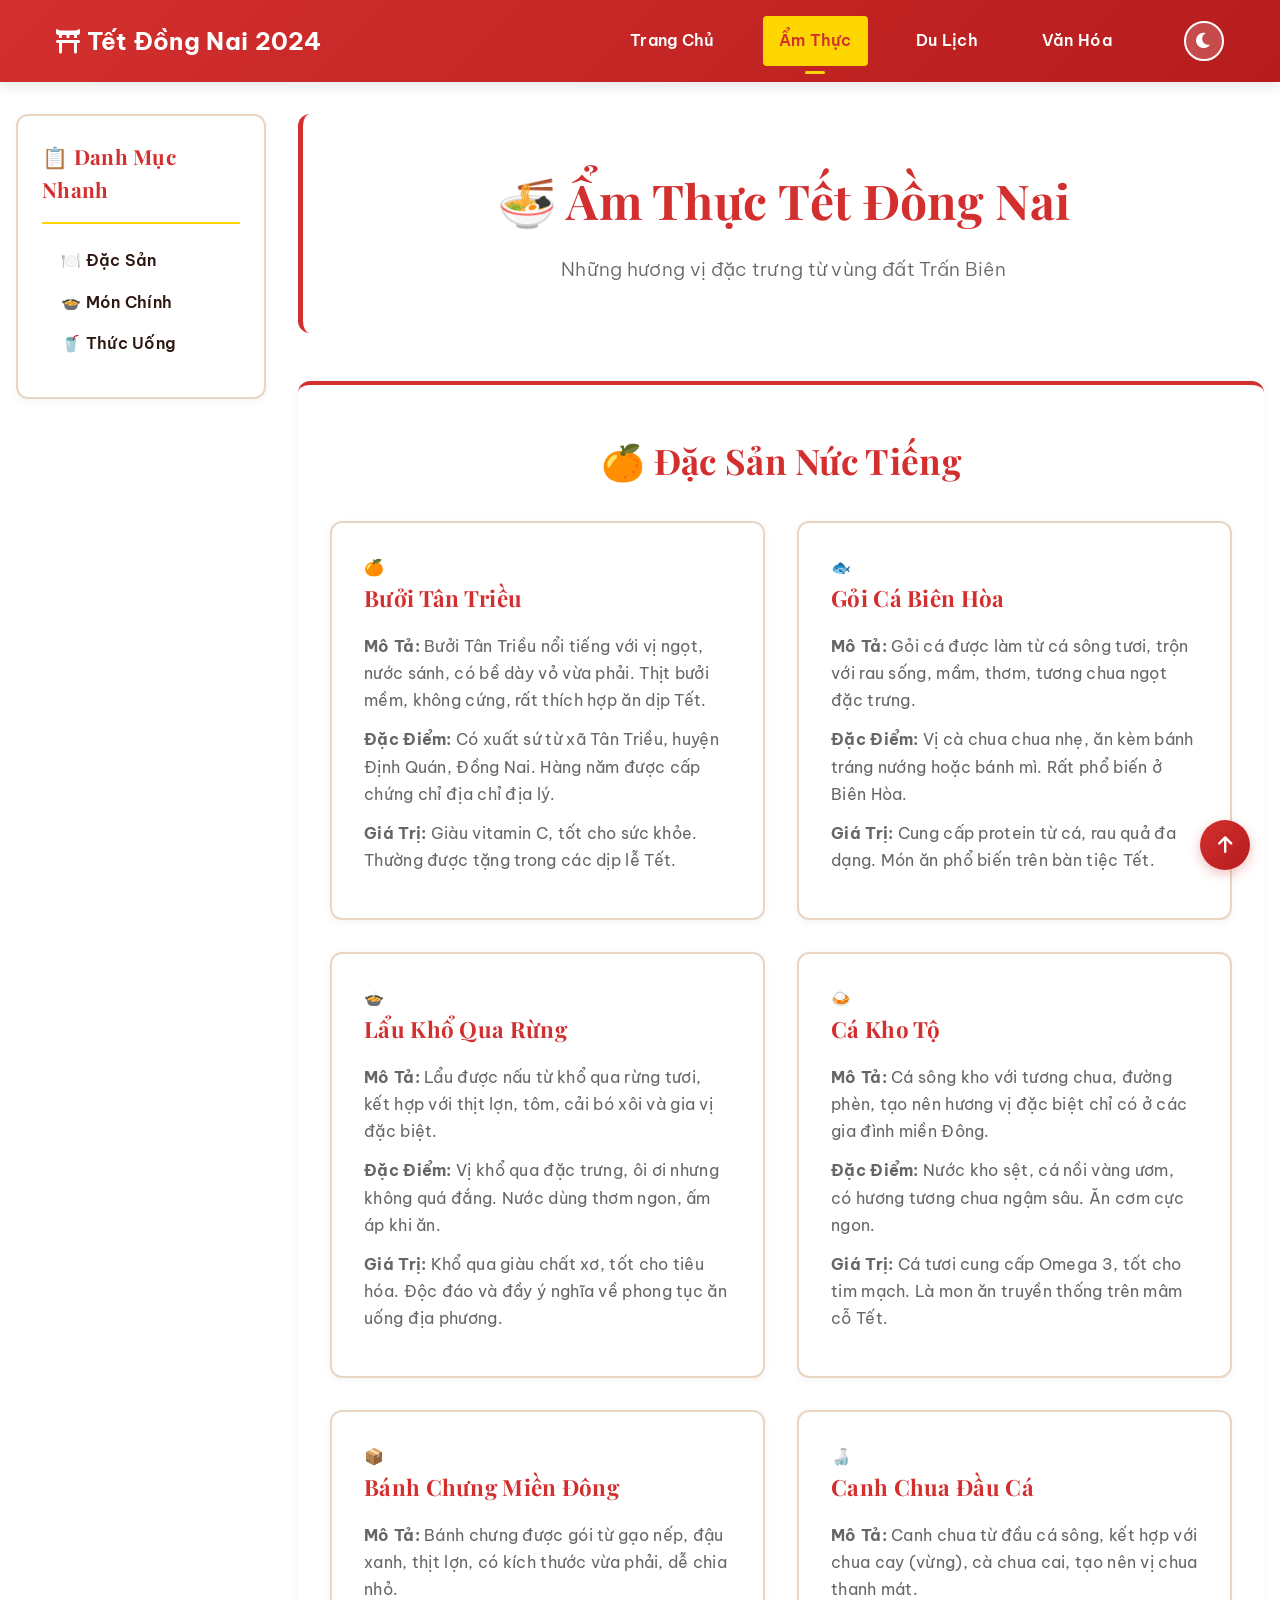
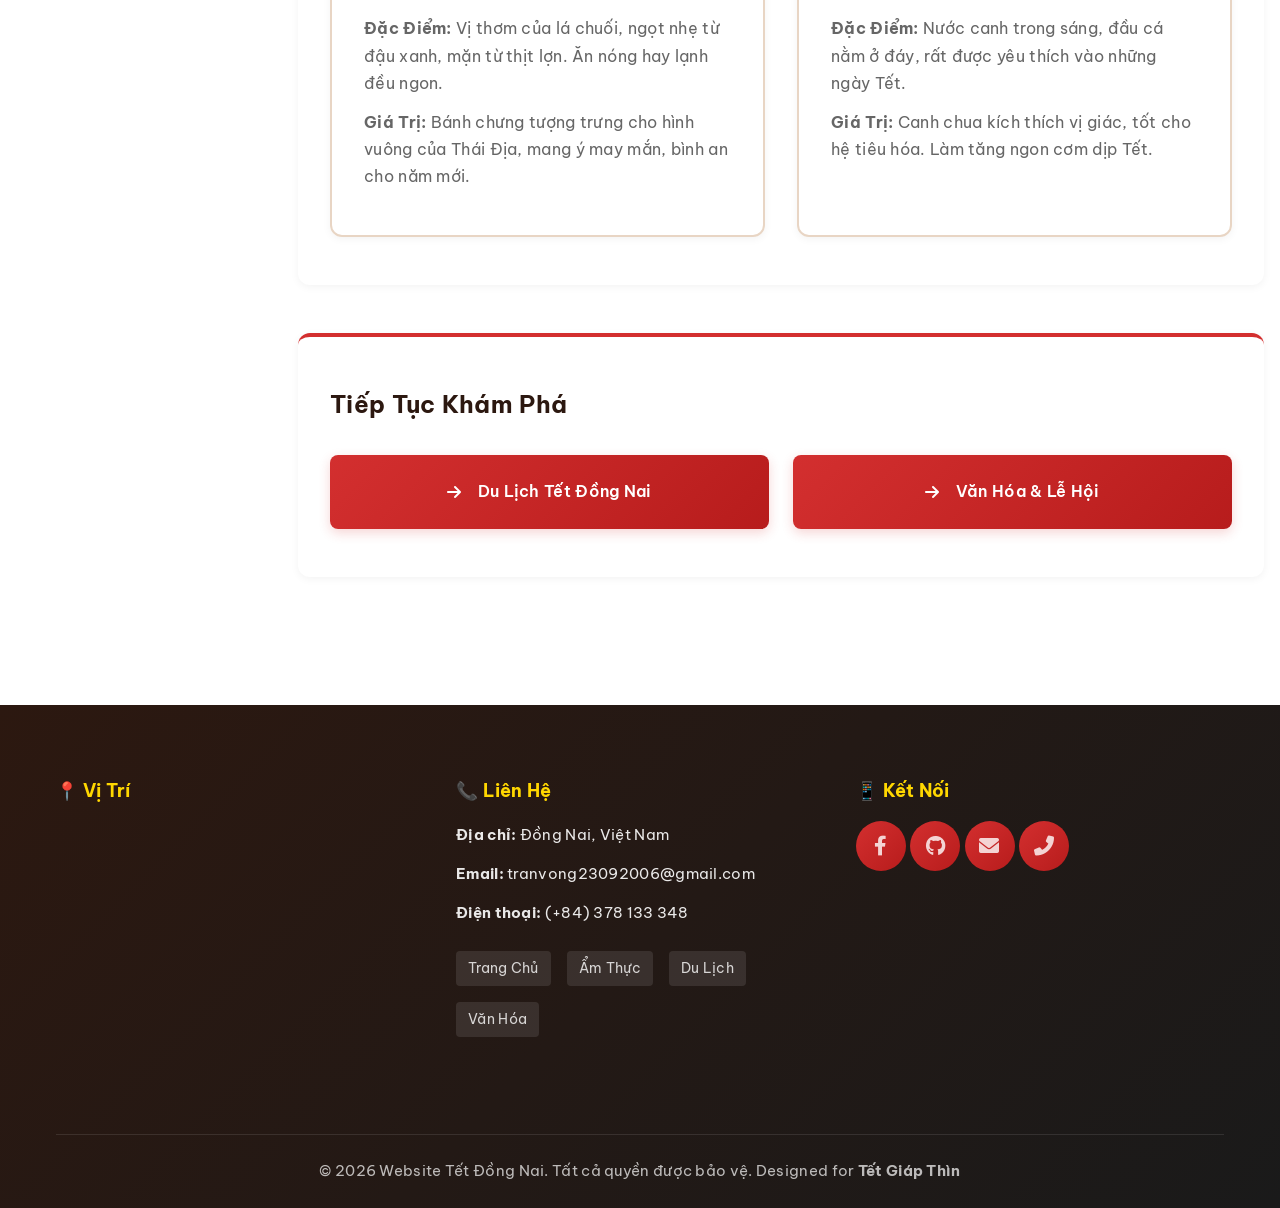
==== amthuc.html @ cdd2d774 "sources LunarNewYear" ====
<!DOCTYPE html>
<html lang="vi">
<head>
    <meta charset="UTF-8">
    <meta name="viewport" content="width=device-width, initial-scale=1.0">
    <meta name="description" content="Ẩm thực Tết Đồng Nai - Khám phá những đặc sản hương vị miền Đông">
    <meta name="keywords" content="ẩm thực Đồng Nai, đặc sản Đồng Nai, Bưởi Tân Triều, Gỏi cá Biên Hòa">
    <title>Ẩm Thực Tết - Website Tết Đồng Nai 2024</title>
    <link rel="stylesheet" href="./css/style.css">
    <link href="https://fonts.googleapis.com/css2?family=Be+Vietnam+Pro:wght@400;600;700&family=Playfair+Display:wght@700;900&display=swap" rel="stylesheet">
    <link rel="stylesheet" href="https://cdnjs.cloudflare.com/ajax/libs/font-awesome/6.0.0/css/all.min.css">
</head>
<body>
    <!-- ===== HEADER NAVIGATION ===== -->
    <header class="header">
        <div class="navbar">
            <div class="logo">
                <a href="index.html">
                    <i class="fas fa-torii-gate"></i> Tết Đồng Nai 2024
                </a>
            </div>
            <button class="menu-toggle" id="menuToggle">
                <span></span>
                <span></span>
                <span></span>
            </button>
            <nav class="nav-menu" id="navMenu">
                <a href="index.html" class="nav-link">Trang Chủ</a>
                <a href="amthuc.html" class="nav-link active">Ẩm Thực</a>
                <a href="dulich.html" class="nav-link">Du Lịch</a>
                <a href="vanhoa.html" class="nav-link">Văn Hóa</a>
                <button class="dark-mode-toggle" id="darkModeToggle" title="Dark/Light Mode">
                    <i class="fas fa-moon"></i>
                </button>
            </nav>
        </div>
    </header>

    <div class="main-wrapper">
        <!-- ===== LEFT SIDEBAR ===== -->
        <aside class="left-sidebar">
            <div class="sidebar-content">
                <h3>📋 Danh Mục Nhanh</h3>
                <ul class="sidebar-menu">
                    <li><a href="#dac-san">🍽️ Đặc Sản</a></li>
                    <li><a href="#mon-chinh">🍲 Món Chính</a></li>
                    <li><a href="#thuc-uong">🥤 Thức Uống</a></li>
                </ul>
            </div>
        </aside>

        <!-- ===== MAIN CONTENT ===== -->
        <main class="main-content">
            <!-- Page Header -->
            <section class="page-header">
                <h1>🍜 Ẩm Thực Tết Đồng Nai</h1>
                <p>Những hương vị đặc trưng từ vùng đất Trấn Biên</p>
            </section>

            <!-- Đặc Sản Section -->
            <section class="food-section">
                <div class="section-container">
                    <h2 id="dac-san">🍊 Đặc Sản Nức Tiếng</h2>
                    <div class="food-grid">
                        <!-- Bưởi Tân Triều -->
                        <div class="food-card">
                            <div class="food-image">🍊</div>
                            <h3>Bưởi Tân Triều</h3>
                            <p><strong>Mô Tả:</strong> Bưởi Tân Triều nổi tiếng với vị ngọt, nước sánh, có bề dày vỏ vừa phải. Thịt bưởi mềm, không cứng, rất thích hợp ăn dịp Tết.</p>
                            <p><strong>Đặc Điểm:</strong> Có xuất sứ từ xã Tân Triều, huyện Định Quán, Đồng Nai. Hàng năm được cấp chứng chỉ địa chỉ địa lý.</p>
                            <p><strong>Giá Trị:</strong> Giàu vitamin C, tốt cho sức khỏe. Thường được tặng trong các dịp lễ Tết.</p>
                        </div>

                        <!-- Gỏi Cá Biên Hòa -->
                        <div class="food-card">
                            <div class="food-image">🐟</div>
                            <h3>Gỏi Cá Biên Hòa</h3>
                            <p><strong>Mô Tả:</strong> Gỏi cá được làm từ cá sông tươi, trộn với rau sống, mầm, thơm, tương chua ngọt đặc trưng.</p>
                            <p><strong>Đặc Điểm:</strong> Vị cà chua chua nhẹ, ăn kèm bánh tráng nướng hoặc bánh mì. Rất phổ biến ở Biên Hòa.</p>
                            <p><strong>Giá Trị:</strong> Cung cấp protein từ cá, rau quả đa dạng. Món ăn phổ biến trên bàn tiệc Tết.</p>
                        </div>

                        <!-- Lẩu Khổ Qua Rừng -->
                        <div class="food-card">
                            <div class="food-image">🍲</div>
                            <h3>Lẩu Khổ Qua Rừng</h3>
                            <p><strong>Mô Tả:</strong> Lẩu được nấu từ khổ qua rừng tươi, kết hợp với thịt lợn, tôm, cải bó xôi và gia vị đặc biệt.</p>
                            <p><strong>Đặc Điểm:</strong> Vị khổ qua đặc trưng, ôi ơi nhưng không quá đắng. Nước dùng thơm ngon, ấm áp khi ăn.</p>
                            <p><strong>Giá Trị:</strong> Khổ qua giàu chất xơ, tốt cho tiêu hóa. Độc đáo và đầy ý nghĩa về phong tục ăn uống địa phương.</p>
                        </div>

                        <!-- Cá Kho Tộ -->
                        <div class="food-card">
                            <div class="food-image">🍛</div>
                            <h3>Cá Kho Tộ</h3>
                            <p><strong>Mô Tả:</strong> Cá sông kho với tương chua, đường phèn, tạo nên hương vị đặc biệt chỉ có ở các gia đình miền Đông.</p>
                            <p><strong>Đặc Điểm:</strong> Nước kho sệt, cá nồi vàng ươm, có hương tương chua ngậm sâu. Ăn cơm cực ngon.</p>
                            <p><strong>Giá Trị:</strong> Cá tươi cung cấp Omega 3, tốt cho tim mạch. Là mon ăn truyền thống trên mâm cỗ Tết.</p>
                        </div>

                        <!-- Bánh Chưng Miền Đông -->
                        <div class="food-card">
                            <div class="food-image">📦</div>
                            <h3>Bánh Chưng Miền Đông</h3>
                            <p><strong>Mô Tả:</strong> Bánh chưng được gói từ gạo nếp, đậu xanh, thịt lợn, có kích thước vừa phải, dễ chia nhỏ.</p>
                            <p><strong>Đặc Điểm:</strong> Vị thơm của lá chuối, ngọt nhẹ từ đậu xanh, mặn từ thịt lợn. Ăn nóng hay lạnh đều ngon.</p>
                            <p><strong>Giá Trị:</strong> Bánh chưng tượng trưng cho hình vuông của Thái Địa, mang ý may mắn, bình an cho năm mới.</p>
                        </div>

                        <!-- Canh Chua Đầu Cá -->
                        <div class="food-card">
                            <div class="food-image">🍶</div>
                            <h3>Canh Chua Đầu Cá</h3>
                            <p><strong>Mô Tả:</strong> Canh chua từ đầu cá sông, kết hợp với chua cay (vừng), cà chua cai, tạo nên vị chua thanh mát.</p>
                            <p><strong>Đặc Điểm:</strong> Nước canh trong sáng, đầu cá nằm ở đáy, rất được yêu thích vào những ngày Tết.</p>
                            <p><strong>Giá Trị:</strong> Canh chua kích thích vị giác, tốt cho hệ tiêu hóa. Làm tăng ngon cơm dịp Tết.</p>
                        </div>
                    </div>
                </div>
            </section>

            <!-- Navigation Links -->
            <section class="navigation-links">
                <div class="section-container">
                    <h2>Tiếp Tục Khám Phá</h2>
                    <div class="nav-links-grid">
                        <a href="dulich.html" class="nav-link-btn">
                            <i class="fas fa-arrow-right"></i> Du Lịch Tết Đồng Nai
                        </a>
                        <a href="vanhoa.html" class="nav-link-btn">
                            <i class="fas fa-arrow-right"></i> Văn Hóa & Lễ Hội
                        </a>
                    </div>
                </div>
            </section>
        </main>
    </div>

    <!-- ===== FOOTER ===== -->
    <footer class="footer">
        <div class="footer-container">
            <div class="footer-content">
                <!-- Cột 1: Google Map Mini -->
                <div class="footer-section footer-map">
                    <h4>📍 Vị Trí</h4>
                    <iframe src="https://www.google.com/maps/embed?pb=!1m18!1m12!1m3!1d1002447.5021293008!2d106.50468742828518!3d11.052825820063136!2m3!1f0!2f0!3f0!3m2!1i1024!2i768!4f13.1!3m3!1m2!1s0x3174d952b84aea25%3A0xe04ae6f14b6e1655!2sDong%20Nai%2C%20Vietnam!5e0!3m2!1sen!2s!4v1772028499270!5m2!1sen!2s" 
                            width="100%" height="250" style="border:0; border-radius: 8px;" allowfullscreen="" loading="lazy"></iframe>
                </div>

                <!-- Cột 2: Thông Tin Liên Hệ -->
                <div class="footer-section">
                    <h4>📞 Liên Hệ</h4>
                    <p><strong>Địa chỉ:</strong> Đồng Nai, Việt Nam</p>
                    <p><strong>Email:</strong> tranvong23092006@gmail.com</p>
                    <p><strong>Điện thoại:</strong> (+84) 378 133 348</p>
                    <div class="quick-links">
                        <a href="index.html" class="quick-link">Trang Chủ</a>
                        <a href="amthuc.html" class="quick-link">Ẩm Thực</a>
                        <a href="dulich.html" class="quick-link">Du Lịch</a>
                        <a href="vanhoa.html" class="quick-link">Văn Hóa</a>
                    </div>
                </div>

                <!-- Cột 3: Social Icons -->
                <div class="footer-section footer-socials">
                    <h4>📱 Kết Nối</h4>
                    <div class="social-icons">
                        <a href="https://www.facebook.com/vong.tran.58958343/" target="_blank" title="Facebook" class="social-icon">
                            <i class="fab fa-facebook-f"></i>
                        </a>
                        <a href="https://github.com/tranvonghoclaptrinh" target="_blank" title="Github" class="social-icon">
                            <i class="fab fa-github"></i>
                        </a>
                        <a href="mailto:tranvong23092006@gmail.com" title="Gmail" class="social-icon">
                            <i class="fas fa-envelope"></i>
                        </a>
                        <a href="tel:+84378133348" title="Phone" class="social-icon">
                            <i class="fas fa-phone-alt"></i>
                        </a>
                    </div>
                </div>
            </div>

            <!-- Footer Bottom -->
            <div class="footer-bottom">
                <p>&copy; 2026 Website Tết Đồng Nai. Tất cả quyền được bảo vệ. Designed for <strong>Tết Giáp Thìn</strong></p>
            </div>
        </div>
    </footer>

    <script src="./js/script.js"></script>
</body>
</html>
---- css/style.css ----
/* ============================================
Website Tết Đồng Nai 2024 - CSS
Thiết kế theme Đỏ - Vàng - Trắng
============================================ */

/* ===== RESET & VARIABLES ===== */
* {
margin: 0;
padding: 0;
box-sizing: border-box;
}

:root {
/* Màu sắc theme Tết Đỏ - Vàng - Trắng */
--primary-red: #D32F2F;      /* Đỏ chủ đạo */
--gold: #FFD700;              /* Vàng kim */
--dark-red: #B71C1C;          /* Đỏ đậm */
--light-red: #FF6B6B;         /* Đỏ nhạt */
--white-bg: #FFFFFF;          /* Trắng sứ */
--cream-bg: #FFF8DC;          /* Kem nhạt */
--text-dark: #2C1810;         /* Chữ tối */
--text-light: #666;           /* Chữ nhạt */
--border-color: #E8D5C4;      /* Border nhạt */

/* Typography */
--font-title: 'Playfair Display', serif;
--font-body: 'Be Vietnam Pro', sans-serif;

/* Spacing */
--spacing-xs: 8px;
--spacing-sm: 12px;
--spacing-md: 16px;
--spacing-lg: 24px;
--spacing-xl: 32px;
--spacing-2xl: 48px;
}

html {
scroll-behavior: smooth;
}

body {
font-family: var(--font-body);
color: var(--text-dark);
background-color: var(--white-bg);
line-height: 1.6;
letter-spacing: 0.3px;
}

a {
color: var(--primary-red);
text-decoration: none;
transition: color 0.3s ease;
}

a:hover {
color: var(--dark-red);
}

/* ===== HEADER & NAVIGATION ===== */
.header {
background: linear-gradient(135deg, var(--primary-red) 0%, var(--dark-red) 100%);
padding: var(--spacing-md) 0;
position: sticky;
top: 0;
z-index: 1000;
box-shadow: 0 4px 12px rgba(0, 0, 0, 0.1);
}

.navbar {
max-width: 1200px;
margin: 0 auto;
padding: 0 var(--spacing-md);
display: flex;
justify-content: space-between;
align-items: center;
}

.logo a {
color: white;
font-size: 1.5rem;
font-weight: bold;
transition: transform 0.3s ease;
}

.logo a:hover {
transform: scale(1.05);
color: var(--gold);
}

.nav-menu {
display: flex;
gap: var(--spacing-xl);
align-items: center;
flex-wrap: wrap;
}

.nav-link {
color: white;
font-weight: 600;
padding: var(--spacing-sm) var(--spacing-md);
border-radius: 4px;
transition: all 0.3s ease;
position: relative;
}

.nav-link:hover,
.nav-link.active {
background-color: var(--gold);
color: var(--primary-red);
}

.nav-link.active::after {
content: '';
position: absolute;
bottom: -8px;
left: 50%;
transform: translateX(-50%);
width: 20px;
height: 3px;
background-color: var(--gold);
border-radius: 2px;
}

/* Menu Toggle (Mobile) */
.menu-toggle {
display: none;
background: none;
border: none;
cursor: pointer;
flex-direction: column;
gap: 6px;
padding: var(--spacing-md);
}

.menu-toggle span {
width: 25px;
height: 3px;
background-color: white;
border-radius: 2px;
transition: all 0.3s ease;
}

.menu-toggle.active span:nth-child(1) {
transform: rotate(45deg) translate(10px, 10px);
}

.menu-toggle.active span:nth-child(2) {
opacity: 0;
}

.menu-toggle.active span:nth-child(3) {
transform: rotate(-45deg) translate(7px, -7px);
}

/* Dark Mode Toggle Button */
.dark-mode-toggle {
background: rgba(255, 255, 255, 0.2);
border: 2px solid white;
color: rgb(255, 255, 255);
width: 40px;
height: 40px;
border-radius: 50%;
cursor: pointer;
display: flex;
align-items: center;
justify-content: center;
font-size: 1.1rem;
transition: all 0.3s ease;
margin-left: var(--spacing-lg);
}

.dark-mode-toggle:hover {
background: var(--gold);
border-color: var(--gold);
color: var(--primary-red);
transform: rotate(180deg);
}

.dark-mode-toggle.active {
background: var(--gold);
color: var(--primary-red);
}

/* ===== DARK MODE STYLES ===== */
body.dark-mode {
--white-bg: #1a1a1a;
--cream-bg: #2d2d2d;
--text-dark: #e8e8e8;
--text-light: #a8a8a8;
--border-color: #3d3d3d;
background-color: #1a1a1a;
color: #e8e8e8;
}

body.dark-mode .header {
background: linear-gradient(135deg, #8B0000 0%, #660000 100%);
box-shadow: 0 4px 12px rgba(0, 0, 0, 0.5);
}

body.dark-mode .left-sidebar {
background: linear-gradient(180deg, #2d2d2d 0%, #252525 100%);
border-color: #3d3d3d;
}

body.dark-mode .sidebar-content h3 {
color: var(--gold);
}

body.dark-mode .page-header {
background: linear-gradient(135deg, #2d2d2d 0%, #252525 100%);
color: var(--gold);
}

body.dark-mode .page-header p {
color: #ffffff;
}

body.dark-mode .section-container h2 {
color: var(--gold);
}

body.dark-mode .feature-card {
background: #2d2d2d;
border-color: #3d3d3d;
}

body.dark-mode .feature-card h3 {
color: var(--gold);
}

body.dark-mode .food-card,
body.dark-mode .destination-card,
body.dark-mode .culture-card {
background: #252525;
border-color: #3d3d3d;
color: #e8e8e8;
}

body.dark-mode .food-card h3,
body.dark-mode .destination-card h3,
body.dark-mode .culture-card h3 {
color: var(--gold);
}

body.dark-mode .quick-link-card {
background: #2d2d2d;
border-color: #3d3d3d;
}

body.dark-mode .quick-link-card h3 {
color: var(--gold);
}

body.dark-mode .footer {
background: linear-gradient(135deg, #1a1a1a 0%, #0d0d0d 100%);
border-top-color: #3d3d3d;
}

body.dark-mode .footer-section h4 {
color: var(--gold);
}

body.dark-mode .nav-link {
color: #e8e8e8;
}

body.dark-mode .nav-link:hover,
body.dark-mode .nav-link.active {
background-color: var(--gold);
color: #8B0000;
}
.main-wrapper {
display: flex;
max-width: 1400px;
margin: 0 auto;
gap: var(--spacing-xl);
padding: var(--spacing-xl) var(--spacing-md);
min-height: calc(100vh - 200px);
}

/* Left Sidebar */
.left-sidebar {
flex: 0 0 250px;
background: linear-gradient(180deg, var(--bg-cream) 0%, white 100%);
padding: var(--spacing-lg);
border-radius: 12px;
height: fit-content;
position: sticky;
top: 100px;
border: 2px solid var(--border-color);
box-shadow: 0 2px 8px rgba(0, 0, 0, 0.05);
}

.sidebar-content h3 {
font-family: var(--font-title);
color: var(--primary-red);
margin-bottom: var(--spacing-lg);
font-size: 1.3rem;
padding-bottom: var(--spacing-md);
border-bottom: 2px solid var(--gold);
}

.sidebar-menu {
list-style: none;
}

.sidebar-menu li {
margin-bottom: var(--spacing-md);
padding-left: var(--spacing-md);
border-left: 3px solid transparent;
transition: all 0.3s ease;
}

.sidebar-menu li:hover {
border-left-color: var(--primary-red);
padding-left: var(--spacing-lg);
}

.sidebar-menu a {
display: inline-block;
font-weight: 600;
color: var(--text-dark);
transition: all 0.3s ease;
}

.sidebar-menu a:hover {
color: var(--primary-red);
transform: translateX(5px);
}

/* Main Content */
.main-content {
flex: 1;
}

/* ===== HERO BANNER ===== */
.hero-banner {
position: relative;
background: linear-gradient(135deg, var(--primary-red) 0%, var(--dark-red) 50%, #8B0000 100%);
padding: 100px var(--spacing-xl);
border-radius: 16px;
margin-bottom: var(--spacing-2xl);
overflow: hidden;
color: white;
text-align: center;
min-height: 500px;
display: flex;
align-items: center;
justify-content: center;
}

.hero-overlay {
position: absolute;
top: 0;
left: 0;
right: 0;
bottom: 0;
background: url('data:image/svg+xml,<svg xmlns="http://www.w3.org/2000/svg" viewBox="0 0 100 100"><text x="10" y="90" font-size="80" opacity="0.03">✨</text><text x="40" y="50" font-size="80" opacity="0.03">🏮</text><text x="70" y="80" font-size="80" opacity="0.03">✨</text></svg>');
pointer-events: none;
}

.hero-content {
position: relative;
z-index: 1;
max-width: 800px;
}

.hero-title {
font-family: var(--font-title);
font-size: clamp(2.5rem, 8vw, 4.5rem);
margin-bottom: var(--spacing-lg);
font-weight: 900;
text-shadow: 2px 2px 4px rgba(0, 0, 0, 0.3);
animation: fadeInDown 0.8s ease;
}

.hero-subtitle {
font-size: clamp(1.1rem, 3vw, 1.5rem);
margin-bottom: var(--spacing-2xl);
opacity: 0.95;
font-weight: 300;
animation: fadeInUp 0.8s ease 0.2s backwards;
}

.hero-cta {
display: flex;
gap: var(--spacing-lg);
justify-content: center;
flex-wrap: wrap;
animation: fadeInUp 0.8s ease 0.4s backwards;
}

/* Buttons */
.btn {
padding: 14px 32px;
font-size: 1.1rem;
font-weight: 700;
border: none;
border-radius: 8px;
cursor: pointer;
transition: all 0.3s ease;
display: inline-block;
text-align: center;
white-space: nowrap;
box-shadow: 0 4px 15px rgba(0, 0, 0, 0.2);
text-decoration: none;
font-family: var(--font-body);
}

.btn-primary {
background: linear-gradient(135deg, var(--gold) 0%, #FFC700 100%);
color: var(--primary-red);
}

.btn-primary:hover {
transform: translateY(-3px);
box-shadow: 0 6px 20px rgba(211, 47, 47, 0.3);
color: var(--dark-red);
}

.btn-secondary {
background: rgba(255, 255, 255, 0.2);
color: white;
border: 2px solid white;
}

.btn-secondary:hover {
background: rgba(255, 255, 255, 0.3);
transform: translateY(-3px);
}

/* ===== SECTIONS ===== */
.page-header {
text-align: center;
margin-bottom: var(--spacing-2xl);
padding: var(--spacing-2xl) var(--spacing-xl);
background: linear-gradient(135deg, var(--bg-cream) 0%, white 100%);
border-radius: 12px;
border-left: 5px solid var(--primary-red);
}

.page-header h1 {
font-family: var(--font-title);
font-size: clamp(2rem, 6vw, 3rem);
color: var(--primary-red);
margin-bottom: var(--spacing-md);
}

.page-header p {
font-size: 1.2rem;
color: var(--text-light);
font-weight: 300;
}

.section-container {
max-width: 1200px;
}

.intro-section,
.food-section,
.destination-section,
.culture-section,
.quick-links-section,
.navigation-links {
margin-bottom: var(--spacing-2xl);
padding: var(--spacing-2xl) var(--spacing-xl);
background: rgb(255, 255, 255);
border-radius: 12px;
box-shadow: 0 2px 8px rgba(0, 0, 0, 0.05);
border-top: 4px solid var(--primary-red);
}

.intro-section h2,
.food-section h2,
.destination-section h2,
.culture-section h2,
.quick-links-section h2 {
font-family: var(--font-title);
font-size: 2.2rem;
color: var(--primary-red);
margin-bottom: var(--spacing-xl);
text-align: center;
}

.intro-section > .section-container > p {
font-size: 1.1rem;
line-height: 1.8;
color: var(--text-light);
text-align: center;
margin-bottom: var(--spacing-xl);
font-weight: 300;
}

/* ===== GRIDS ===== */
.features-grid,
.food-grid,
.destination-grid,
.culture-grid,
.quick-links-grid {
display: grid;
grid-template-columns: repeat(auto-fit, minmax(300px, 1fr));
gap: var(--spacing-xl);
margin-top: var(--spacing-xl);
}

/* Feature Cards */
.feature-card,
.food-card,
.destination-card,
.culture-card {
background: linear-gradient(135deg, var(--bg-cream) 0%, white 100%);
padding: var(--spacing-xl);
border-radius: 12px;
border: 2px solid var(--border-color);
transition: all 0.3s ease;
box-shadow: 0 2px 8px rgba(0, 0, 0, 0.05);
}

.feature-card:hover,
.food-card:hover,
.destination-card:hover,
.culture-card:hover {
transform: translateY(-8px);
box-shadow: 0 8px 20px rgba(211, 47, 47, 0.15);
border-color: var(--primary-red);
}

.feature-icon,
.quick-link-image {
font-size: 3rem;
text-align: center;
margin-bottom: var(--spacing-lg);
animation: float 3s ease-in-out infinite;
}

.feature-card h3,
.food-card h3,
.destination-card h3,
.culture-card h3 {
color: var(--primary-red);
font-family: var(--font-title);
font-size: 1.4rem;
margin-bottom: var(--spacing-md);
}

.feature-card p,
.food-card p,
.destination-card p,
.culture-card p {
color: var(--text-light);
line-height: 1.7;
margin-bottom: var(--spacing-sm);
}

/* Quick Links */
.quick-link-card {
display: flex;
flex-direction: column;
justify-content: center;
align-items: center;
padding: var(--spacing-xl);
background: linear-gradient(135deg, var(--primary-red) 0%, var(--dark-red) 100%);
color: white;
border-radius: 12px;
text-align: center;
transition: all 0.3s ease;
cursor: pointer;
min-height: 250px;
box-shadow: 0 4px 15px rgba(0, 0, 0, 0.1);
}

.quick-link-card:hover {
transform: translateY(-5px) scale(1.02);
box-shadow: 0 8px 25px rgba(0, 0, 0, 0.2);
background: linear-gradient(135deg, var(--dark-red) 0%, var(--primary-red) 100%);
}

.quick-link-card h3 {
color: white;
font-size: 1.3rem;
margin-top: var(--spacing-lg);
}

.quick-link-card p {
color: rgba(255, 255, 255, 0.9);
font-size: 0.95rem;
margin-top: var(--spacing-md);
}

/* Navigation Links */
.nav-links-grid {
display: grid;
grid-template-columns: repeat(auto-fit, minmax(250px, 1fr));
gap: var(--spacing-lg);
margin-top: var(--spacing-xl);
}

.nav-link-btn {
display: inline-flex;
align-items: center;
justify-content: center;
gap: var(--spacing-md);
padding: var(--spacing-lg) var(--spacing-xl);
background: linear-gradient(135deg, var(--primary-red) 0%, var(--dark-red) 100%);
color: white;
border-radius: 8px;
font-weight: 600;
transition: all 0.3s ease;
box-shadow: 0 4px 12px rgba(211, 47, 47, 0.2);
}

.nav-link-btn:hover {
transform: translateX(8px);
box-shadow: 0 6px 18px rgba(211, 47, 47, 0.3);
background: linear-gradient(135deg, var(--dark-red) 0%, var(--primary-red) 100%);
}

.arrow {
font-size: 1.3rem;
transition: transform 0.3s ease;
}

.nav-link-btn:hover .arrow {
transform: translateX(5px);
}

/* ===== FOOTER ===== */
.footer {
background: linear-gradient(135deg, var(--text-dark) 0%, #1a1a1a 100%);
color: white;
margin-top: var(--spacing-2xl);
padding-top: var(--spacing-2xl);
}

.footer-container {
max-width: 1200px;
margin: 0 auto;
padding: 0 var(--spacing-md);
}

/* Footer Content - 3 Columns */
.footer-content {
display: grid;
grid-template-columns: repeat(auto-fit, minmax(280px, 1fr));
gap: var(--spacing-xl);
margin-bottom: var(--spacing-xl);
}

/* Footer Map Section */
.footer-map {
min-height: 280px;
}

.footer-map iframe {
max-width: 100%;
border-radius: 8px !important;
}

/* Footer Section */
.footer-section {
padding: var(--spacing-lg) 0;
}

.footer-section h4 {
color: var(--gold);
margin-bottom: var(--spacing-md);
font-size: 1.1rem;
font-weight: 700;
}

.footer-section p {
line-height: 1.8;
opacity: 0.9;
margin-bottom: var(--spacing-sm);
font-size: 0.95rem;
}

.footer-section ul {
list-style: none;
}

.footer-section ul li {
margin-bottom: var(--spacing-sm);
}

.footer-section a {
color: rgba(255, 255, 255, 0.8);
transition: all 0.3s ease;
display: inline-block;
}

.footer-section a:hover {
color: var(--gold);
transform: translateX(4px);
}

/* Quick Links in Footer */
.quick-links {
display: flex;
flex-wrap: wrap;
gap: var(--spacing-md);
margin-top: var(--spacing-lg);
}

.quick-link {
color: rgba(255, 255, 255, 0.8);
padding: 6px 12px;
background: rgba(255, 255, 255, 0.1);
border-radius: 4px;
font-size: 0.9rem;
transition: all 0.3s ease;
}

.quick-link:hover {
background: var(--gold);
color: var(--primary-red);
}

/* Social Icons - FontAwesome */
.footer-socials {
display: flex;
flex-direction: column;
align-items: flex-start;
justify-content: flex-start;
}

.footer-socials h4 {
width: 100%;
}

/* vòng tròn */
.social-icon {
    display: flex;
    align-items: center;
    justify-content: center;
    width: 50px;
    height: 50px;
    border-radius: 50%;
    background: linear-gradient(135deg, var(--primary-red), var(--dark-red));
    color: #fff;
    font-size: 20px;
    text-decoration: none;
    transition: transform 0.25s ease, box-shadow 0.25s ease, background 0.25s ease;
    line-height: 0;
    position: relative;
    padding: 0%;
}

.social-icon i {
    display: flex;
    align-items: center;
    justify-content: center;
    width: 100%;
    height: 100%;
    line-height: 1;
    margin: 0;
    padding: 0;
}

/* hover chuẩn */
.social-icon:hover {
    background: linear-gradient(135deg, #FFD700, #FF9800);
    color: #8b0000;
    transform: translateY(-4px);
    box-shadow: 0 6px 16px rgba(255, 193, 7, 0.45);
}

/* QUAN TRỌNG: vô hiệu hover chung của footer */
.footer-section a:hover {
    background: none;
}

.footer-bottom {
border-top: 1px solid rgba(255, 255, 255, 0.1);
padding: var(--spacing-lg) 0;
text-align: center;
color: rgba(255, 255, 255, 0.7);
font-size: 0.95rem;
}

/* ===== ANIMATIONS ===== */
@keyframes fadeInDown {
from {
    opacity: 0;
    transform: translateY(-30px);
}
to {
    opacity: 1;
    transform: translateY(0);
}
}

@keyframes fadeInUp {
from {
    opacity: 0;
    transform: translateY(30px);
}
to {
    opacity: 1;
    transform: translateY(0);
}
}

@keyframes float {
0%, 100% {
    transform: translateY(0px);
}
50% {
    transform: translateY(-10px);
}
}

/* ===== RESPONSIVE DESIGN ===== */

/* Tablet (768px - 1024px) */
@media (max-width: 1024px) {
.main-wrapper {
    flex-direction: column;
    gap: var(--spacing-lg);
}

.left-sidebar {
    flex: 0 0 260px;
    width: 260px;
    min-width: 240px;
    position: static;
    margin-bottom: var(--spacing-lg);
}
.left-sidebar h3 {
    font-size: clamp(14px, 1vw, 18px);
    white-space: nowrap;
}

.features-grid,
.food-grid,
.destination-grid,
.culture-grid,
.quick-links-grid {
    grid-template-columns: repeat(auto-fit, minmax(250px, 1fr));
}
}

/* Mobile (< 768px) */
@media (max-width: 768px) {
.menu-toggle {
    display: flex;
}

.nav-menu {
    display: none;
    position: absolute;
    top: 70px;
    left: 0;
    right: 0;
    flex-direction: column;
    gap: 0;
    background: linear-gradient(135deg, var(--primary-red) 0%, var(--dark-red) 100%);
    padding: var(--spacing-md);
    box-shadow: 0 4px 12px rgba(0, 0, 0, 0.2);
    width: 100%;
    z-index: 999;
}

.nav-menu.active {
    display: flex;
}

.nav-link {
    padding: var(--spacing-md);
    width: 100%;
    text-align: left;
    border-radius: 0;
}

.nav-link.active::after {
    display: none;
}

.nav-link.active {
    background-color: rgba(255, 255, 255, 0.2);
}

.navbar {
    padding: 0 var(--spacing-md);
}

.main-wrapper {
    flex-direction: column;
    padding: var(--spacing-lg) var(--spacing-md);
    gap: var(--spacing-lg);
}

.left-sidebar {
    flex: 1;
    width: 100%;
    position: static;
}

.hero-banner {
    padding: 60px var(--spacing-lg);
    min-height: 350px;
    border-radius: 8px;
}

.hero-title {
    font-size: 2rem;
}

.hero-subtitle {
    font-size: 1rem;
}

.hero-cta {
    flex-direction: column;
    align-items: stretch;
}

.btn {
    width: 100%;
}

.features-grid,
.food-grid,
.destination-grid,
.culture-grid,
.quick-links-grid,
.nav-links-grid {
    grid-template-columns: 1fr;
}

.section-container,
.intro-section,
.food-section,
.destination-section,
.culture-section,
.page-header {
    padding: var(--spacing-lg) var(--spacing-md);
}

.intro-section h2,
.food-section h2,
.destination-section h2,
.culture-section h2,
.quick-links-section h2 {
    font-size: 1.6rem;
}

.footer-content {
    grid-template-columns: 1fr;
}

.social-links {
    justify-content: center;
}

.hero-cta .btn {
    padding: 12px 24px;
    font-size: 1rem;
}
}

/* Small Mobile (< 480px) */
@media (max-width: 480px) {
:root {
    --spacing-md: 12px;
    --spacing-lg: 16px;
    --spacing-xl: 20px;
    --spacing-2xl: 28px;
}

.logo a {
    font-size: 1.2rem;
}

.nav-menu {
    top: 60px;
}

.hero-banner {
    padding: 40px var(--spacing-md);
    min-height: 280px;
}

.hero-title {
    font-size: 1.5rem;
}

.hero-subtitle {
    font-size: 0.9rem;
}

.feature-icon,
.quick-link-image {
    font-size: 2.5rem;
}

.feature-card h3,
.food-card h3,
.destination-card h3,
.culture-card h3 {
    font-size: 1.1rem;
}

.quick-link-card {
    min-height: 200px;
    padding: var(--spacing-lg) var(--spacing-md);
}

.footer-section h4 {
    font-size: 1rem;
}
}

/* ===== UTILITY CLASSES ===== */
.text-center {
text-align: center;
}

.text-right {
text-align: right;
}

.mt-xl {
margin-top: var(--spacing-xl);
}

.mb-xl {
margin-bottom: var(--spacing-xl);
}

.pt-xl {
padding-top: var(--spacing-xl);
}

.pb-xl {
padding-bottom: var(--spacing-xl);
}

/* Smooth scroll behavior */
html {
scroll-behavior: smooth;
}

/* Selection color */
::selection {
background-color: var(--primary-red);
color: white;
}

/* Scrollbar styling */
::-webkit-scrollbar {
width: 8px;
}

::-webkit-scrollbar-track {
background: var(--bg-light);
}

::-webkit-scrollbar-thumb {
background: var(--primary-red);
border-radius: 4px;
}

::-webkit-scrollbar-thumb:hover {
background: var(--dark-red);
}
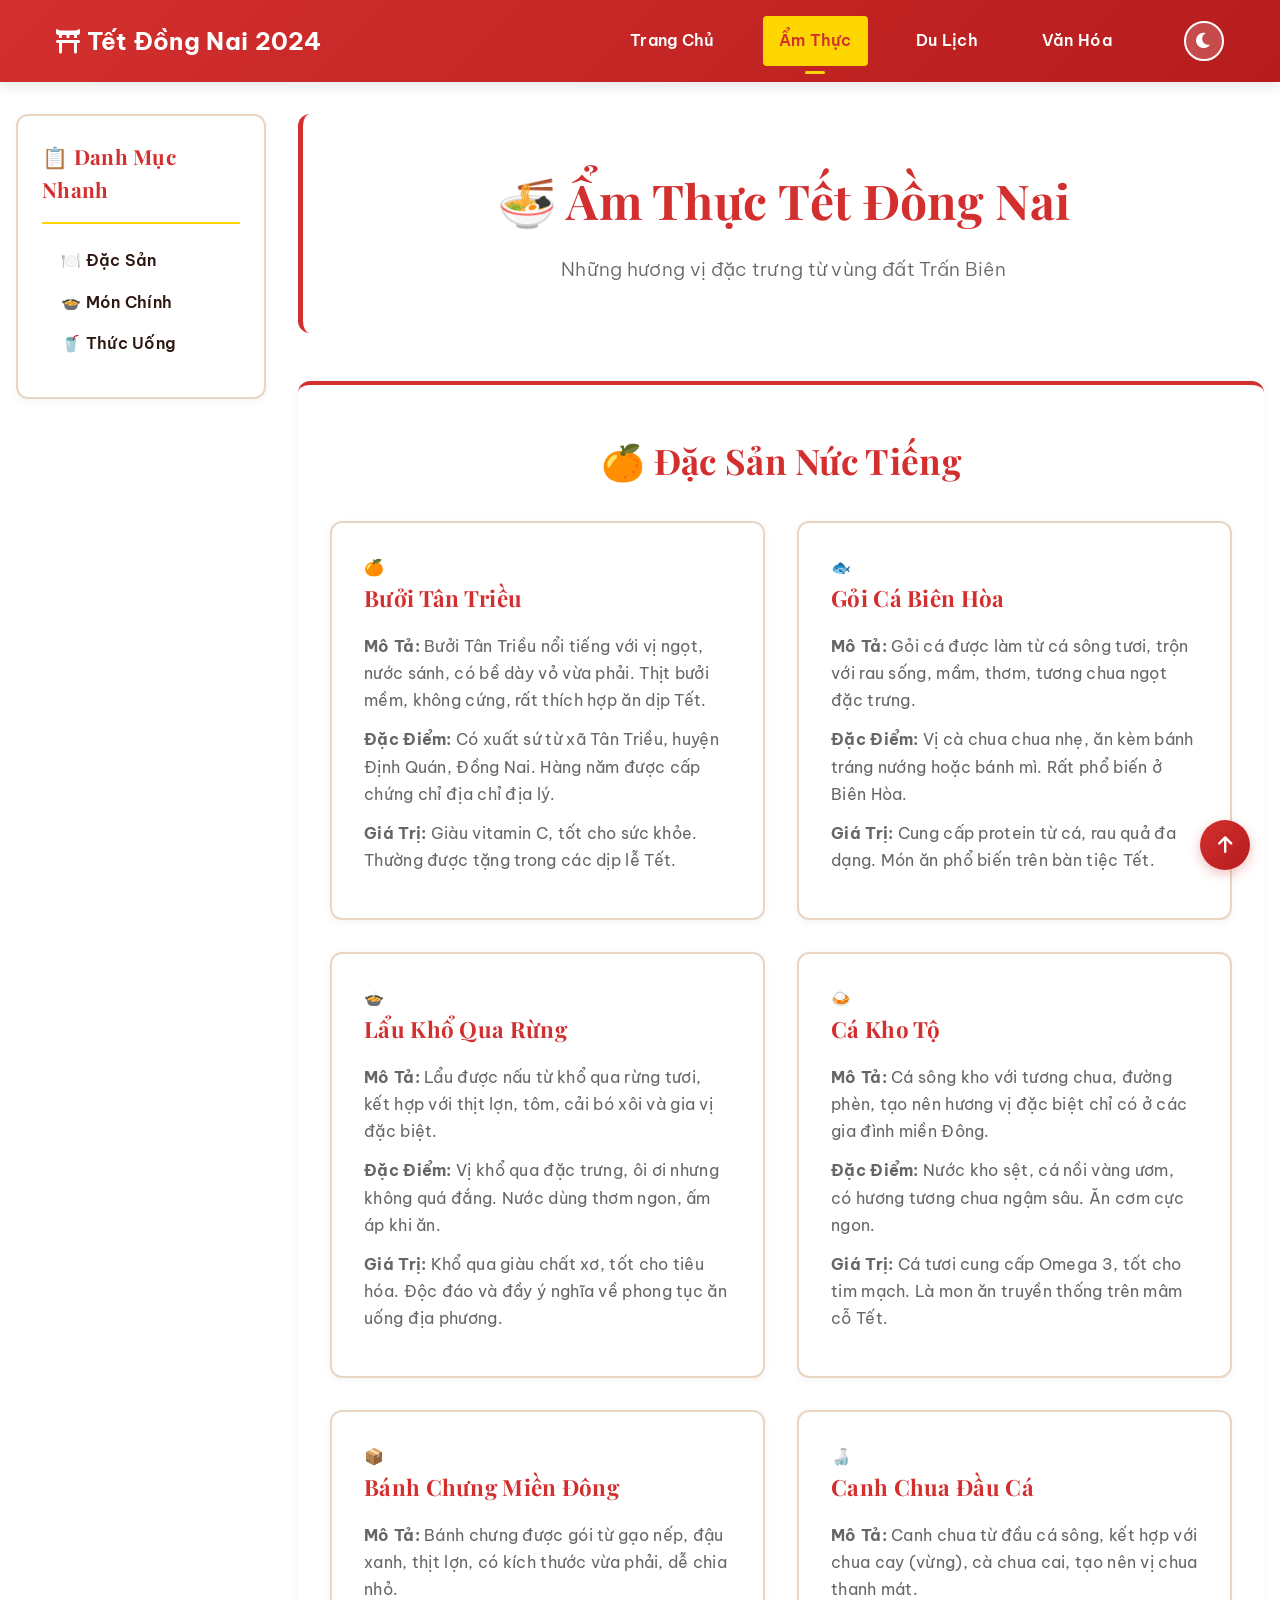
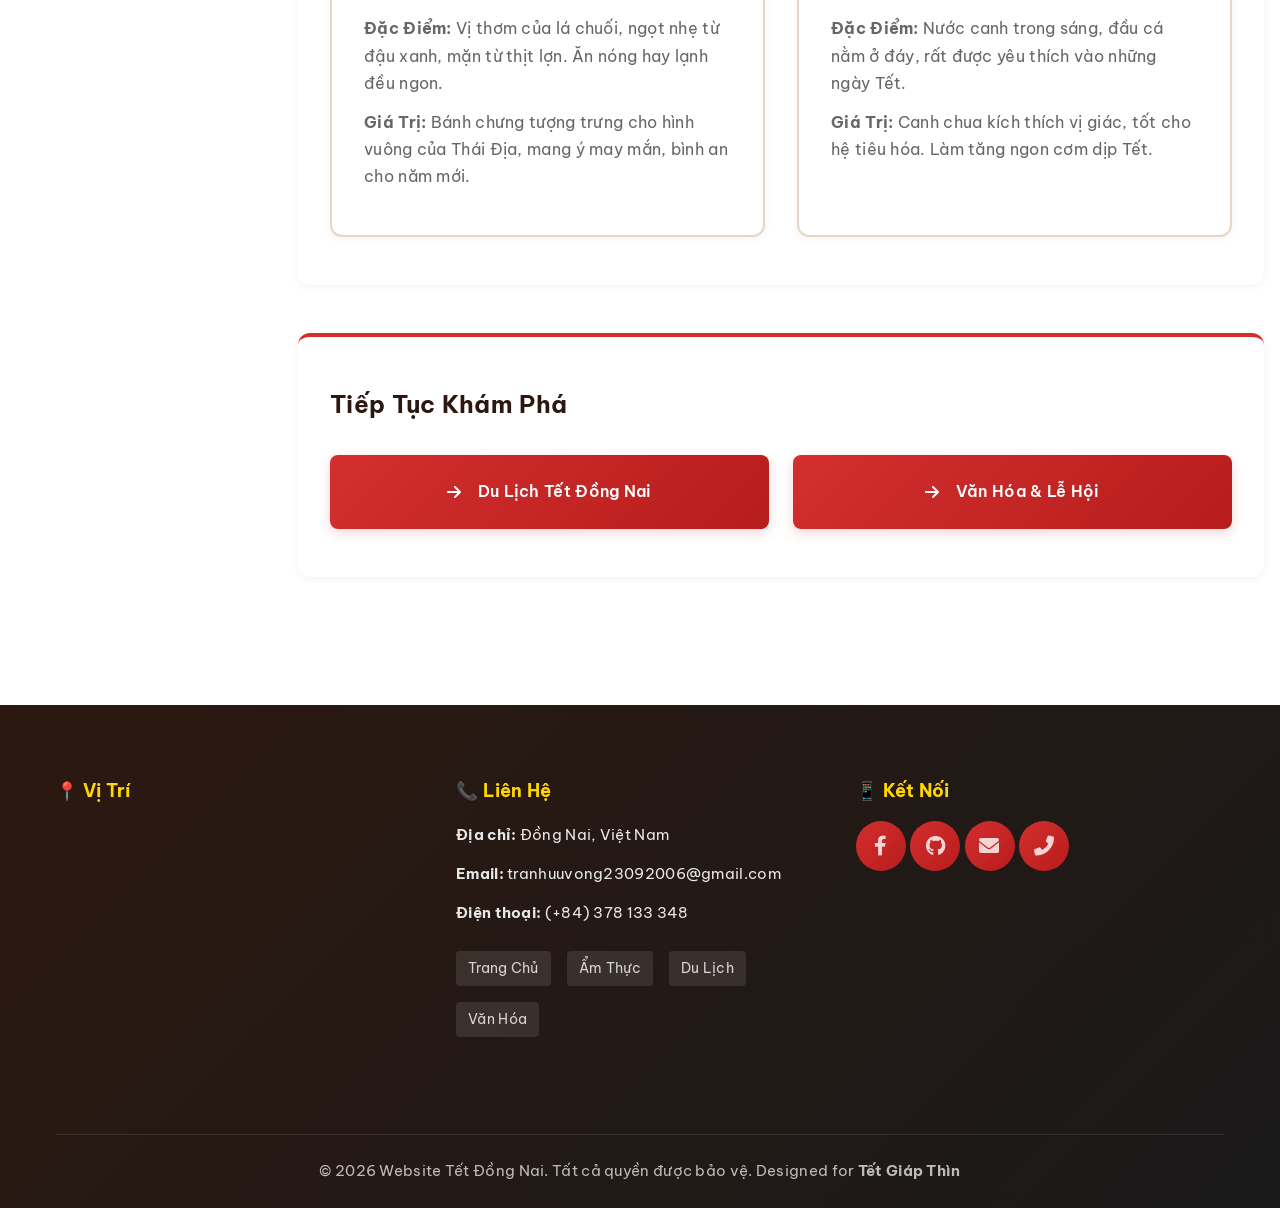
==== commit eacd2fd9: "sửa lại footer all files" ====
--- a/amthuc.html
+++ b/amthuc.html
@@ -151,7 +151,7 @@
                 <div class="footer-section">
                     <h4>📞 Liên Hệ</h4>
                     <p><strong>Địa chỉ:</strong> Đồng Nai, Việt Nam</p>
-                    <p><strong>Email:</strong> tranvong23092006@gmail.com</p>
+                    <p><strong>Email:</strong> tranhuuvong23092006@gmail.com</p>
                     <p><strong>Điện thoại:</strong> (+84) 378 133 348</p>
                     <div class="quick-links">
                         <a href="index.html" class="quick-link">Trang Chủ</a>
@@ -171,7 +171,7 @@
                         <a href="https://github.com/tranvonghoclaptrinh" target="_blank" title="Github" class="social-icon">
                             <i class="fab fa-github"></i>
                         </a>
-                        <a href="mailto:tranvong23092006@gmail.com" title="Gmail" class="social-icon">
+                        <a href="mailto:tranhuuvong23092006@gmail.com" title="Gmail" class="social-icon">
                             <i class="fas fa-envelope"></i>
                         </a>
                         <a href="tel:+84378133348" title="Phone" class="social-icon">
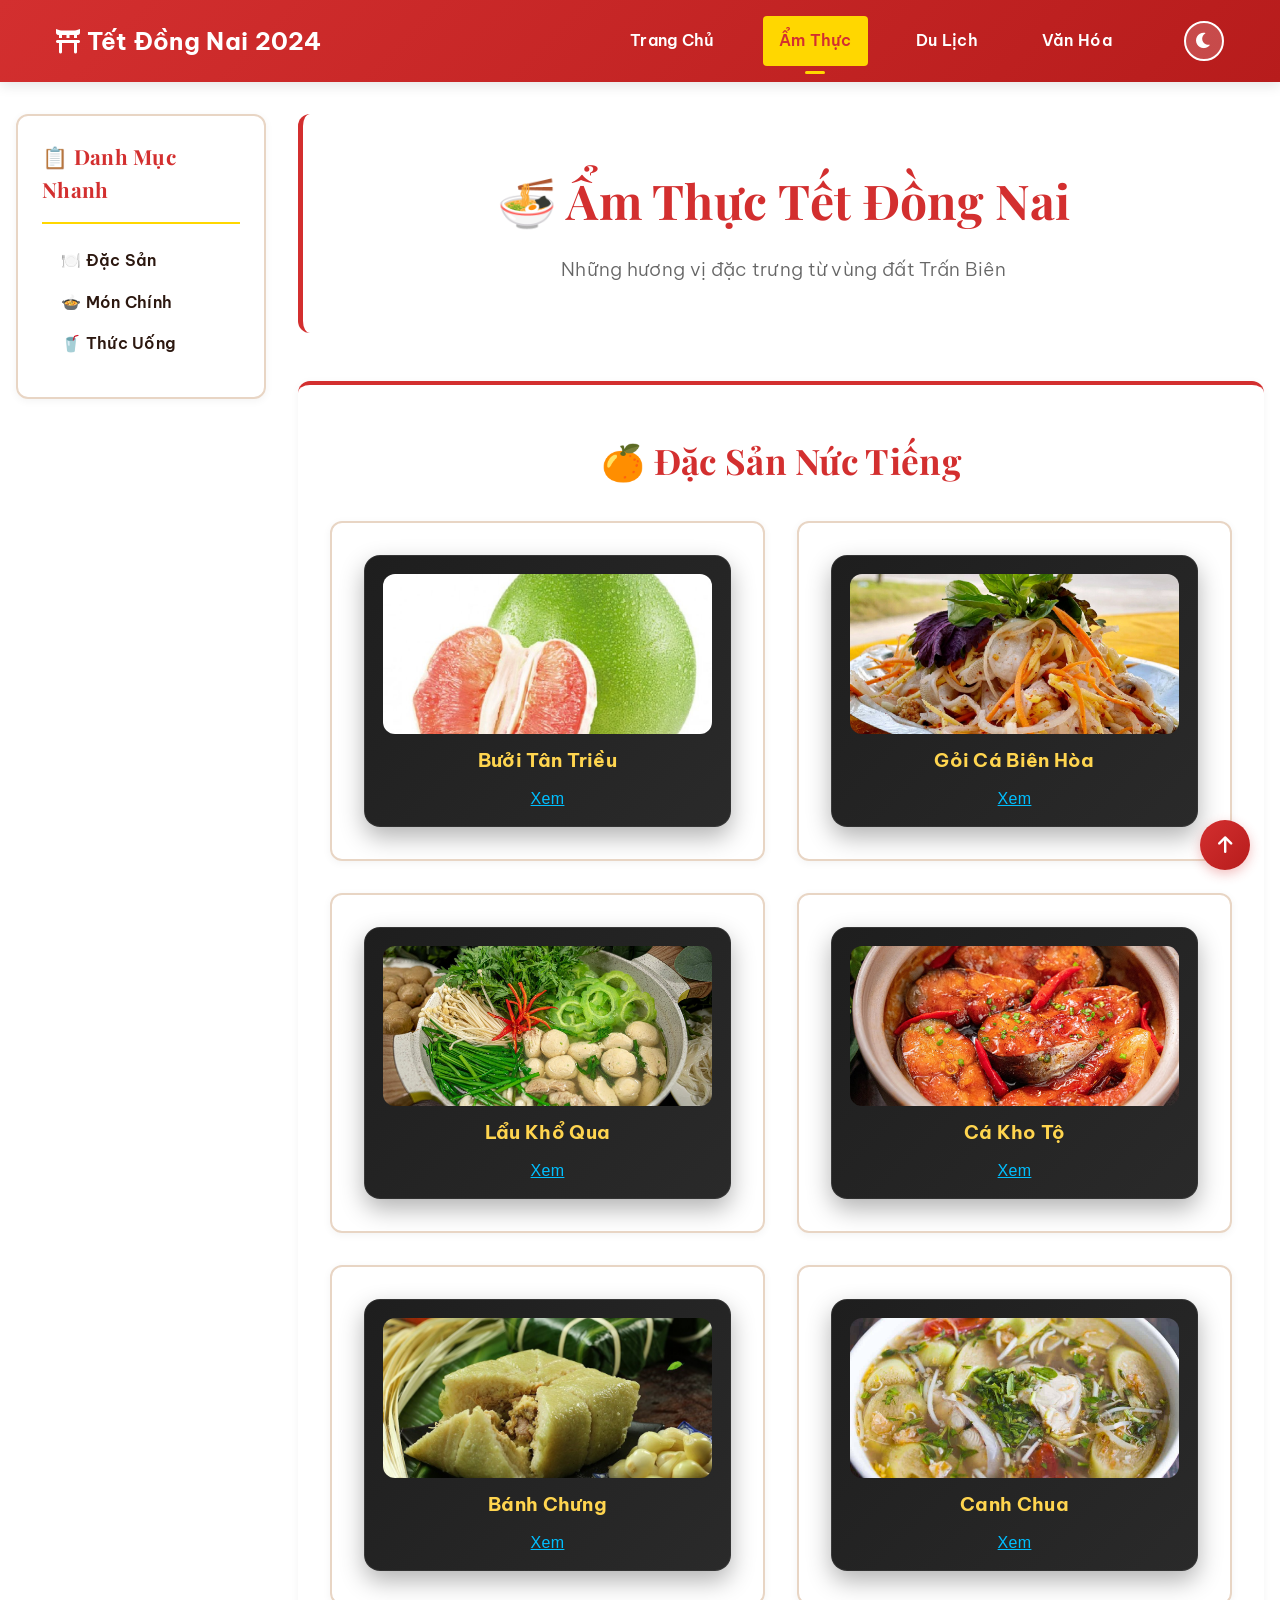
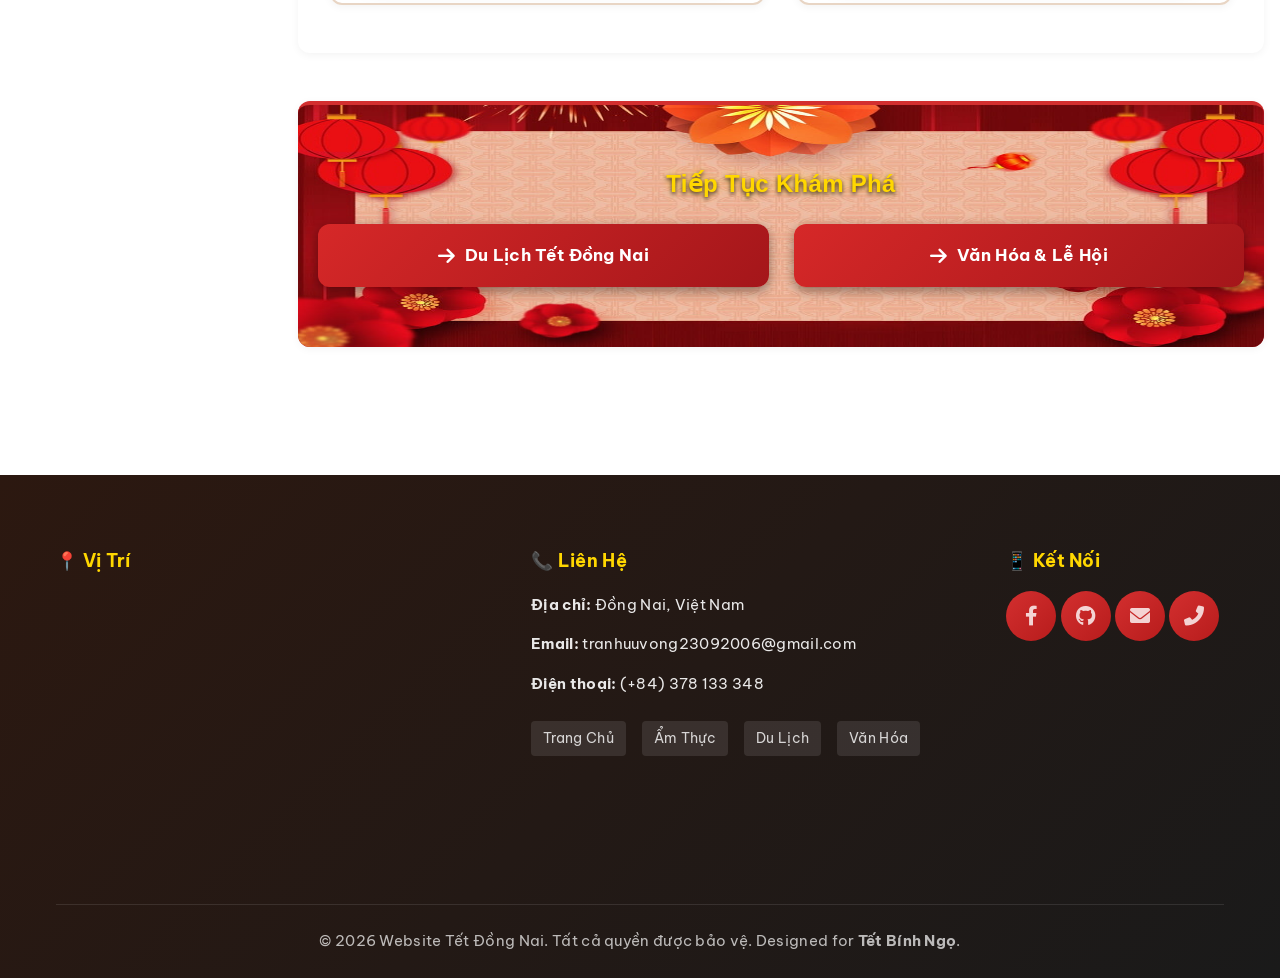
==== commit 4ca4d4f7: "cập nhật" ====
--- a/amthuc.html
+++ b/amthuc.html
@@ -42,98 +42,297 @@
             <div class="sidebar-content">
                 <h3>📋 Danh Mục Nhanh</h3>
                 <ul class="sidebar-menu">
-                    <li><a href="#dac-san">🍽️ Đặc Sản</a></li>
-                    <li><a href="#mon-chinh">🍲 Món Chính</a></li>
-                    <li><a href="#thuc-uong">🥤 Thức Uống</a></li>
+                    <li><a href="https://www.vntrip.vn/cam-nang/mon-an-dac-san-dong-nai-lam-qua-80843">🍽️ Đặc Sản</a></li>
+                    <li><a href="https://www.traveloka.com/vi-vn/explore/destination/dac-san-dong-nai/127061">🍲 Món Chính</a></li>
+                    <li><a href="https://kinhtetieudung.vn/ban-do-do-uong-2025-12-mon-hot-trend-ban-nen-thu-it-nhat-mot-lan-a20098.html">🥤 Thức Uống</a></li>
                 </ul>
             </div>
         </aside>
 
         <!-- ===== MAIN CONTENT ===== -->
-        <main class="main-content">
-            <!-- Page Header -->
-            <section class="page-header">
-                <h1>🍜 Ẩm Thực Tết Đồng Nai</h1>
-                <p>Những hương vị đặc trưng từ vùng đất Trấn Biên</p>
-            </section>
-
-            <!-- Đặc Sản Section -->
-            <section class="food-section">
-                <div class="section-container">
-                    <h2 id="dac-san">🍊 Đặc Sản Nức Tiếng</h2>
-                    <div class="food-grid">
-                        <!-- Bưởi Tân Triều -->
-                        <div class="food-card">
-                            <div class="food-image">🍊</div>
+<main class="main-content">
+
+    <!-- Page Header -->
+    <section class="page-header">
+        <h1>🍜 Ẩm Thực Tết Đồng Nai</h1>
+        <p>Những hương vị đặc trưng từ vùng đất Trấn Biên</p>
+    </section>
+
+
+    <!-- Đặc Sản Section -->
+    <section class="food-section">
+        <div class="section-container">
+
+            <h2 id="dac-san">🍊 Đặc Sản Nức Tiếng</h2>
+
+            <div class="food-grid">
+
+
+                <!-- Bưởi -->
+                <div class="food-card">
+                    <div class="food-card-inner">
+
+                        <div class="food-card-front">
+
+                            <div class="food-image">
+                                <img src="assets/amthuc/buoitantrieu.jpg" alt="Bưởi Tân Triều">
+                            </div>
+
                             <h3>Bưởi Tân Triều</h3>
-                            <p><strong>Mô Tả:</strong> Bưởi Tân Triều nổi tiếng với vị ngọt, nước sánh, có bề dày vỏ vừa phải. Thịt bưởi mềm, không cứng, rất thích hợp ăn dịp Tết.</p>
-                            <p><strong>Đặc Điểm:</strong> Có xuất sứ từ xã Tân Triều, huyện Định Quán, Đồng Nai. Hàng năm được cấp chứng chỉ địa chỉ địa lý.</p>
-                            <p><strong>Giá Trị:</strong> Giàu vitamin C, tốt cho sức khỏe. Thường được tặng trong các dịp lễ Tết.</p>
-                        </div>
-
-                        <!-- Gỏi Cá Biên Hòa -->
-                        <div class="food-card">
-                            <div class="food-image">🐟</div>
+                            <span class="view-text">Xem</span>
+
+                        </div>
+
+
+                        <div class="food-card-back">
+
+                            <h3>Bưởi Tân Triều</h3>
+
+                            <p><strong>Mô Tả:</strong>
+                                Bưởi Tân Triều nổi tiếng với vị ngọt, nước sánh,
+                                thịt mềm, rất thích hợp dịp Tết.
+                            </p>
+
+                            <p><strong>Đặc Điểm:</strong>
+                                Xuất xứ Đồng Nai, có chứng nhận địa lý.
+                            </p>
+
+                            <p><strong>Giá Trị:</strong>
+                                Giàu vitamin C, tốt cho sức khỏe.
+                            </p>
+
+                        </div>
+
+                    </div>
+                </div>
+
+
+
+                <!-- Gỏi cá -->
+                <div class="food-card">
+                    <div class="food-card-inner">
+
+                        <div class="food-card-front">
+
+                            <div class="food-image">
+                                <img src="assets/amthuc/goicabienhoa.jpg" alt="Gỏi Cá Biên Hòa">
+                            </div>
+
                             <h3>Gỏi Cá Biên Hòa</h3>
-                            <p><strong>Mô Tả:</strong> Gỏi cá được làm từ cá sông tươi, trộn với rau sống, mầm, thơm, tương chua ngọt đặc trưng.</p>
-                            <p><strong>Đặc Điểm:</strong> Vị cà chua chua nhẹ, ăn kèm bánh tráng nướng hoặc bánh mì. Rất phổ biến ở Biên Hòa.</p>
-                            <p><strong>Giá Trị:</strong> Cung cấp protein từ cá, rau quả đa dạng. Món ăn phổ biến trên bàn tiệc Tết.</p>
-                        </div>
-
-                        <!-- Lẩu Khổ Qua Rừng -->
-                        <div class="food-card">
-                            <div class="food-image">🍲</div>
-                            <h3>Lẩu Khổ Qua Rừng</h3>
-                            <p><strong>Mô Tả:</strong> Lẩu được nấu từ khổ qua rừng tươi, kết hợp với thịt lợn, tôm, cải bó xôi và gia vị đặc biệt.</p>
-                            <p><strong>Đặc Điểm:</strong> Vị khổ qua đặc trưng, ôi ơi nhưng không quá đắng. Nước dùng thơm ngon, ấm áp khi ăn.</p>
-                            <p><strong>Giá Trị:</strong> Khổ qua giàu chất xơ, tốt cho tiêu hóa. Độc đáo và đầy ý nghĩa về phong tục ăn uống địa phương.</p>
-                        </div>
-
-                        <!-- Cá Kho Tộ -->
-                        <div class="food-card">
-                            <div class="food-image">🍛</div>
+                            <span class="view-text">Xem</span>
+
+                        </div>
+
+
+                        <div class="food-card-back">
+
+                            <h3>Gỏi Cá Biên Hòa</h3>
+
+                            <p><strong>Mô Tả:</strong>
+                                Cá sông tươi trộn rau sống và nước chấm đặc trưng.
+                            </p>
+
+                            <p><strong>Đặc Điểm:</strong>
+                                Ăn với bánh tráng nướng.
+                            </p>
+
+                            <p><strong>Giá Trị:</strong>
+                                Giàu protein.
+                            </p>
+
+                        </div>
+
+                    </div>
+                </div>
+
+
+
+                <!-- Lẩu -->
+                <div class="food-card">
+                    <div class="food-card-inner">
+
+                        <div class="food-card-front">
+
+                            <div class="food-image">
+                                <img src="assets/amthuc/laukhoqua.jpg" alt="Lẩu Khổ Qua">
+                            </div>
+
+                            <h3>Lẩu Khổ Qua</h3>
+                            <span class="view-text">Xem</span>
+
+                        </div>
+
+
+                        <div class="food-card-back">
+
+                            <h3>Lẩu Khổ Qua</h3>
+
+                            <p><strong>Mô Tả:</strong>
+                                Lẩu khổ qua rừng đặc trưng miền Đông.
+                            </p>
+
+                            <p><strong>Đặc Điểm:</strong>
+                                Nước dùng đậm đà.
+                            </p>
+
+                            <p><strong>Giá Trị:</strong>
+                                Tốt cho tiêu hóa.
+                            </p>
+
+                        </div>
+
+                    </div>
+                </div>
+
+
+
+                <!-- Cá kho -->
+                <div class="food-card">
+                    <div class="food-card-inner">
+
+                        <div class="food-card-front">
+
+                            <div class="food-image">
+                                <img src="assets/amthuc/cakhoto.jpg" alt="Cá Kho Tộ">
+                            </div>
+
                             <h3>Cá Kho Tộ</h3>
-                            <p><strong>Mô Tả:</strong> Cá sông kho với tương chua, đường phèn, tạo nên hương vị đặc biệt chỉ có ở các gia đình miền Đông.</p>
-                            <p><strong>Đặc Điểm:</strong> Nước kho sệt, cá nồi vàng ươm, có hương tương chua ngậm sâu. Ăn cơm cực ngon.</p>
-                            <p><strong>Giá Trị:</strong> Cá tươi cung cấp Omega 3, tốt cho tim mạch. Là mon ăn truyền thống trên mâm cỗ Tết.</p>
-                        </div>
-
-                        <!-- Bánh Chưng Miền Đông -->
-                        <div class="food-card">
-                            <div class="food-image">📦</div>
-                            <h3>Bánh Chưng Miền Đông</h3>
-                            <p><strong>Mô Tả:</strong> Bánh chưng được gói từ gạo nếp, đậu xanh, thịt lợn, có kích thước vừa phải, dễ chia nhỏ.</p>
-                            <p><strong>Đặc Điểm:</strong> Vị thơm của lá chuối, ngọt nhẹ từ đậu xanh, mặn từ thịt lợn. Ăn nóng hay lạnh đều ngon.</p>
-                            <p><strong>Giá Trị:</strong> Bánh chưng tượng trưng cho hình vuông của Thái Địa, mang ý may mắn, bình an cho năm mới.</p>
-                        </div>
-
-                        <!-- Canh Chua Đầu Cá -->
-                        <div class="food-card">
-                            <div class="food-image">🍶</div>
-                            <h3>Canh Chua Đầu Cá</h3>
-                            <p><strong>Mô Tả:</strong> Canh chua từ đầu cá sông, kết hợp với chua cay (vừng), cà chua cai, tạo nên vị chua thanh mát.</p>
-                            <p><strong>Đặc Điểm:</strong> Nước canh trong sáng, đầu cá nằm ở đáy, rất được yêu thích vào những ngày Tết.</p>
-                            <p><strong>Giá Trị:</strong> Canh chua kích thích vị giác, tốt cho hệ tiêu hóa. Làm tăng ngon cơm dịp Tết.</p>
-                        </div>
-                    </div>
-                </div>
-            </section>
-
-            <!-- Navigation Links -->
-            <section class="navigation-links">
-                <div class="section-container">
-                    <h2>Tiếp Tục Khám Phá</h2>
-                    <div class="nav-links-grid">
-                        <a href="dulich.html" class="nav-link-btn">
-                            <i class="fas fa-arrow-right"></i> Du Lịch Tết Đồng Nai
-                        </a>
-                        <a href="vanhoa.html" class="nav-link-btn">
-                            <i class="fas fa-arrow-right"></i> Văn Hóa & Lễ Hội
-                        </a>
-                    </div>
-                </div>
-            </section>
-        </main>
+                            <span class="view-text">Xem</span>
+
+                        </div>
+
+
+                        <div class="food-card-back">
+
+                            <h3>Cá Kho Tộ</h3>
+
+                            <p><strong>Mô Tả:</strong>
+                                Cá kho truyền thống miền Đông.
+                            </p>
+
+                            <p><strong>Đặc Điểm:</strong>
+                                Nước kho sệt, đậm đà.
+                            </p>
+
+                            <p><strong>Giá Trị:</strong>
+                                Giàu Omega-3.
+                            </p>
+
+                        </div>
+
+                    </div>
+                </div>
+
+
+
+                <!-- Bánh chưng -->
+                <div class="food-card">
+                    <div class="food-card-inner">
+
+                        <div class="food-card-front">
+
+                            <div class="food-image">
+                                <img src="assets/amthuc/banhchung.jpg" alt="Bánh Chưng">
+                            </div>
+
+                            <h3>Bánh Chưng</h3>
+                            <span class="view-text">Xem</span>
+
+                        </div>
+
+
+                        <div class="food-card-back">
+
+                            <h3>Bánh Chưng</h3>
+
+                            <p><strong>Mô Tả:</strong>
+                                Gạo nếp, đậu xanh, thịt lợn.
+                            </p>
+
+                            <p><strong>Đặc Điểm:</strong>
+                                Thơm lá chuối.
+                            </p>
+
+                            <p><strong>Giá Trị:</strong>
+                                Biểu tượng Tết.
+                            </p>
+
+                        </div>
+
+                    </div>
+                </div>
+
+
+
+                <!-- Canh -->
+                <div class="food-card">
+                    <div class="food-card-inner">
+
+                        <div class="food-card-front">
+
+                            <div class="food-image">
+                                <img src="assets/amthuc/canhchua.jpg" alt="Canh Chua">
+                            </div>
+
+                            <h3>Canh Chua</h3>
+                            <span class="view-text">Xem</span>
+
+                        </div>
+
+
+                        <div class="food-card-back">
+
+                            <h3>Canh Chua</h3>
+
+                            <p><strong>Mô Tả:</strong>
+                                Canh đầu cá chua thanh.
+                            </p>
+
+                            <p><strong>Đặc Điểm:</strong>
+                                Rất phổ biến dịp Tết.
+                            </p>
+
+                            <p><strong>Giá Trị:</strong>
+                                Giúp tiêu hóa tốt.
+                            </p>
+
+                        </div>
+
+                    </div>
+                </div>
+
+
+            </div>
+
+        </div>
+    </section>
+
+
+
+    <!-- Navigation -->
+    <section class="navigation-links">
+        <div class="section-container" style="text-align: center;">
+
+            <h2>Tiếp Tục Khám Phá</h2>
+
+            <div class="nav-links-grid">
+
+                <a href="dulich.html" class="nav-link-btn">
+                    <i class="fas fa-arrow-right"></i>
+                    Du Lịch Tết Đồng Nai
+                </a>
+
+                <a href="vanhoa.html" class="nav-link-btn">
+                    <i class="fas fa-arrow-right"></i>
+                    Văn Hóa & Lễ Hội
+                </a>
+
+            </div>
+
+        </div>
+    </section>
+
+</main>
     </div>
 
     <!-- ===== FOOTER ===== -->
@@ -183,7 +382,7 @@
 
             <!-- Footer Bottom -->
             <div class="footer-bottom">
-                <p>&copy; 2026 Website Tết Đồng Nai. Tất cả quyền được bảo vệ. Designed for <strong>Tết Giáp Thìn</strong></p>
+                <p>&copy; 2026 Website Tết Đồng Nai. Tất cả quyền được bảo vệ. Designed for <strong>Tết Bính Ngọ</strong>.</p>
             </div>
         </div>
     </footer>
--- a/css/style.css
+++ b/css/style.css
@@ -337,7 +337,7 @@
 /* ===== HERO BANNER ===== */
 .hero-banner {
 position: relative;
-background: linear-gradient(135deg, var(--primary-red) 0%, var(--dark-red) 50%, #8B0000 100%);
+background: url("/assets/banner.jpg") center/cover no-repeat;
 padding: 100px var(--spacing-xl);
 border-radius: 16px;
 margin-bottom: var(--spacing-2xl);
@@ -491,6 +491,610 @@
 margin-bottom: var(--spacing-xl);
 font-weight: 300;
 }
+/* ===== FOOD CARD FLIP ===== */
+
+.food-card{
+    height: 340px;
+    perspective: 1000px;
+    border-radius: 16px;
+}
+
+/* phần xoay */
+.food-card-inner{
+    width:100%;
+    height:100%;
+    position:relative;
+    transform-style: preserve-3d;
+    transition: transform 0.6s ease;
+}
+
+/* hover để lật */
+.food-card:hover .food-card-inner{
+    transform: rotateY(180deg);
+}
+
+
+/* ===== FRONT + BACK ===== */
+
+.food-card-front,
+.food-card-back{
+    position:absolute;
+    width:100%;
+    height:100%;
+    top:0;
+    left:0;
+
+    border-radius:16px;
+    overflow:hidden;
+
+    background: linear-gradient(135deg, #1e1e1e, #2a2a2a);
+    border:1px solid rgba(255,255,255,0.08);
+
+    padding:18px;
+
+    backface-visibility: hidden;
+
+    box-shadow: 0 10px 25px rgba(0,0,0,0.3);
+}
+
+
+/* mặt sau */
+.food-card-back{
+    transform: rotateY(180deg);
+    overflow-y:auto;
+}
+
+
+/* ===== IMAGE FIXED FRAME ===== */
+
+.food-image{
+    width:100%;
+    height:160px;
+    border-radius:12px;
+    overflow:hidden;
+    margin-bottom:12px;
+}
+
+.food-image img{
+    width:100%;
+    height:100%;
+    object-fit:cover;
+    display:block;
+}
+
+
+/* ===== TITLE ===== */
+
+.food-card-front h3,
+.food-card-back h3{
+    text-align:center;
+    color:#ffd54f;
+    margin-bottom:10px;
+}
+
+
+/* ===== TEXT ===== */
+
+.food-card-back p{
+    font-size:14px;
+    line-height:1.6;
+    margin-bottom:8px;
+}
+.view-text{
+    display:block;
+    text-align:center;
+    color:#00bfff;          /* xanh giống link */
+    text-decoration:underline;
+    font-weight:500;
+    margin-top:10px;
+    cursor:pointer;         /* giống link */
+    transition:0.3s;
+}
+
+
+
+/* ===== HOVER EFFECT ===== */
+
+.food-card:hover{
+    transform: translateY(-6px);
+    transition:0.3s;
+}
+
+/* ===== PLACE CARD FLIP ===== */
+
+.place-card{
+    height: 340px;
+    perspective: 1000px;
+    border-radius: 16px;
+}
+.placecue-overlay{
+    color: rgb(0, 0, 0);
+}
+
+/* phần xoay */
+.place-card-inner{
+    width:100%;
+    height:100%;
+    position:relative;
+    transform-style: preserve-3d;
+    transition: transform 0.6s ease;
+}
+
+
+/* hover lật */
+.place-card:hover .place-card-inner{
+    transform: rotateY(180deg);
+}
+
+
+
+/* ===== FRONT + BACK ===== */
+
+.place-card-front,
+.place-card-back{
+
+    position:absolute;
+    width:100%;
+    height:100%;
+
+    border-radius:16px;
+    overflow:hidden;
+
+    background: linear-gradient(135deg,#1e1e1e,#2a2a2a);
+    border:1px solid rgba(255,255,255,0.1);
+
+    padding:20px;
+
+    backface-visibility:hidden;
+
+    box-shadow:0 10px 25px rgba(0,0,0,0.4);
+
+    display:flex;
+    flex-direction:column;
+    justify-content:center;
+    align-items:center;
+    text-align:center;
+}
+
+
+
+/* mặt trước */
+.place-card-front h3{
+    margin-top:10px;
+    color:#ffd700;
+}
+
+.place-icon{
+    font-size:40px;
+    color:#ffd700;
+}
+
+.flip-hint{
+    margin-top:15px;
+    font-size:0.9rem;
+    color:#aaa;
+}
+
+
+
+/* mặt sau */
+.place-card-back{
+    transform: rotateY(180deg);
+    overflow-y:auto;
+    text-align:left;
+}
+
+/* ============================= */
+/* CULTURE GRID */
+/* ============================= */
+
+.culture-grid{
+    display:grid;
+    grid-template-columns:repeat(auto-fit,minmax(280px,1fr));
+    gap:30px;
+    margin-top:30px;
+}
+
+
+/* ============================= */
+/* FLIP CARD CONTAINER */
+/* ============================= */
+
+.culture-flip-card{
+
+    height:360px;
+
+    perspective:1000px;
+
+    border-radius:18px;
+
+}
+
+
+/* inner */
+
+.culture-flip-inner{
+
+    width:100%;
+    height:100%;
+
+    position:relative;
+
+    transform-style:preserve-3d;
+
+    transition:transform 0.7s ease;
+
+}
+
+
+/* flip on hover */
+
+.culture-flip-card:hover .culture-flip-inner{
+
+    transform:rotateY(180deg);
+
+}
+
+
+
+/* ============================= */
+/* FRONT + BACK */
+/* ============================= */
+
+.culture-flip-front,
+.culture-flip-back{
+
+    position:absolute;
+
+    width:100%;
+    height:100%;
+
+    top:0;
+    left:0;
+
+    border-radius:18px;
+
+    overflow:hidden;
+
+    backface-visibility:hidden;
+
+    box-shadow:0 15px 35px rgba(0,0,0,0.35);
+
+}
+
+
+
+/* ============================= */
+/* FRONT */
+/* ============================= */
+
+.culture-flip-front{
+
+    background:#111;
+
+}
+
+
+.culture-flip-front img{
+
+    width:100%;
+    height:100%;
+
+    object-fit:cover;
+
+    transition:transform 0.4s ease;
+
+}
+
+
+/* zoom image */
+
+.culture-flip-card:hover img{
+
+    transform:scale(1.08);
+
+}
+
+
+/* title overlay */
+
+.culture-flip-front h3{
+
+    position:absolute;
+
+    bottom:0;
+
+    width:100%;
+
+    padding:15px;
+
+    background:linear-gradient(to top,rgba(0,0,0,0.8),transparent);
+
+    color:white;
+
+    margin:0;
+
+    font-size:20px;
+
+}
+
+
+
+/* ============================= */
+/* BACK */
+/* ============================= */
+
+.culture-flip-back{
+
+    background:linear-gradient(135deg,#1e1e1e,#2a2a2a);
+
+    color:white;
+
+    transform:rotateY(180deg);
+
+    padding:20px;
+
+    display:flex;
+
+    flex-direction:column;
+
+    justify-content:center;
+
+    text-align:center;
+
+}
+
+
+.culture-flip-back h3{
+
+    margin-bottom:10px;
+
+}
+
+
+.culture-flip-back p{
+
+    font-size:14px;
+
+    opacity:0.9;
+
+}
+/* text */
+#cultureTitle{
+
+    margin-bottom:15px;
+
+    font-size:24px;
+
+}
+
+#cultureContent{
+
+    line-height:1.6;
+
+    opacity:0.95;
+
+}
+
+
+/* ============================= */
+/* BUTTON */
+/* ============================= */
+
+.culture-open-btn{
+
+    margin-top:15px;
+
+    padding:10px 16px;
+
+    border:none;
+
+    border-radius:10px;
+
+    cursor:pointer;
+
+    font-weight:bold;
+
+    background:linear-gradient(135deg,#ff3b3b,#ff7a00);
+
+    color:white;
+
+    transition:0.3s;
+
+}
+
+
+.culture-open-btn:hover{
+
+    transform:scale(1.05);
+
+    box-shadow:0 8px 20px rgba(255,80,0,0.4);
+
+}
+
+/* CONTAINER */
+.culture-section .section-container{
+    max-width:1400px;
+    margin:auto;
+    padding:60px 20px;
+}
+
+/* TITLE */
+#truyen-thong{
+    font-size:36px;
+    text-align:center;
+    margin-bottom:50px;
+}
+
+
+/* GRID */
+.tradition-grid{
+    display:grid;
+    grid-template-columns: repeat(auto-fit, minmax(350px, 1fr));
+    gap:40px;
+}
+
+
+/* CARD */
+.tradition-card{
+
+    background:#ffffff;
+    padding:45px;
+    border-radius:22px;
+
+    font-size:19px;
+    line-height:1.8;
+
+    text-align:center;
+
+    border:1px solid rgba(0,0,0,0.12);
+
+    box-shadow:0 12px 30px rgba(0,0,0,0.12);
+
+    transition: transform 0.35s ease,
+                box-shadow 0.35s ease,
+                background 0.35s ease;
+
+}
+
+
+/* ZOOM + nổi mạnh */
+.tradition-card:hover{
+
+    transform: scale(1.08);
+
+    box-shadow:0 30px 70px rgba(0,0,0,0.25);
+
+    background:#fff8e1; /* vàng rất nhạt, hợp chủ đề Tết */
+
+}
+
+
+/* title */
+.tradition-card h3{
+    font-size:28px;
+    margin-bottom:20px;
+}
+
+
+/* DARK MODE */
+@media (prefers-color-scheme: dark){
+
+    .tradition-card{
+
+        background: rgba(255,255,255,0.08);
+        border:1px solid rgba(255,255,255,0.2);
+        box-shadow:0 15px 40px rgba(0,0,0,0.7);
+
+    }
+
+    .tradition-card:hover{
+
+        background: rgba(255,215,0,0.15);
+        box-shadow:0 35px 80px rgba(0,0,0,0.9);
+
+    }
+
+}
+
+/* ============================= */
+/* DETAIL PANEL */
+/* ============================= */
+
+.culture-detail-panel{
+
+    position:fixed;
+
+    top:0;
+    left:0;
+
+    width:100%;
+    height:100%;
+
+    background:rgba(0,0,0,0.6);
+
+    display:none;
+
+    align-items:center;
+
+    justify-content:center;
+
+    z-index:999;
+
+}
+
+/* box */
+
+.culture-detail-box{
+
+    background:#1e1e1e;
+    color:white;
+
+    padding:30px;
+
+    border-radius:16px;
+
+    max-width:700px;
+    width:90%;
+
+    min-height:300px;   /* QUAN TRỌNG */
+
+    position:relative;
+
+    animation:cultureFade 0.3s ease;
+
+    display:flex;
+    flex-direction:column;
+    justify-content:center;
+
+}
+/* close */
+
+.culture-close-btn{
+
+    position:absolute;
+
+    right:15px;
+
+    top:10px;
+
+    font-size:28px;
+
+    cursor:pointer;
+
+}
+/* animation */
+
+@keyframes cultureFade{
+
+    from{
+
+        transform:translateY(40px);
+        opacity:0;
+
+    }
+
+    to{
+
+        transform:translateY(0);
+        opacity:1;
+
+    }
+
+}
+/* ============================= */
+/* MOBILE */
+/* ============================= */
+
+@media(max-width:768px){
+
+    .culture-flip-card{
+
+        height:300px;
+
+    }
+
+}
 
 /* ===== GRIDS ===== */
 .features-grid,
@@ -509,120 +1113,289 @@
 .food-card,
 .destination-card,
 .culture-card {
-background: linear-gradient(135deg, var(--bg-cream) 0%, white 100%);
-padding: var(--spacing-xl);
-border-radius: 12px;
-border: 2px solid var(--border-color);
-transition: all 0.3s ease;
-box-shadow: 0 2px 8px rgba(0, 0, 0, 0.05);
-}
-
-.feature-card:hover,
-.food-card:hover,
-.destination-card:hover,
-.culture-card:hover {
-transform: translateY(-8px);
-box-shadow: 0 8px 20px rgba(211, 47, 47, 0.15);
-border-color: var(--primary-red);
-}
-
-.feature-icon,
-.quick-link-image {
-font-size: 3rem;
-text-align: center;
-margin-bottom: var(--spacing-lg);
-animation: float 3s ease-in-out infinite;
-}
-
-.feature-card h3,
-.food-card h3,
-.destination-card h3,
-.culture-card h3 {
-color: var(--primary-red);
-font-family: var(--font-title);
-font-size: 1.4rem;
-margin-bottom: var(--spacing-md);
-}
-
+    background: linear-gradient(135deg, var(--bg-cream) 0%, white 100%);
+    padding: var(--spacing-xl);
+    border-radius: 12px;
+    border: 2px solid var(--border-color);
+    transition: all 0.3s ease;
+    box-shadow: 0 2px 8px rgba(0, 0, 0, 0.05);
+
+    /* thêm */
+    position: relative;
+    overflow: hidden;
+}
+
+/* overlay dùng chung */
+.feature-card::before,
+.food-card::before,
+.destination-card::before,
+.culture-card::before {
+    content: "";
+    position: absolute;
+    inset: 0;
+    background: linear-gradient(
+        to top,
+        rgba(0,0,0,0.55),
+        rgba(0,0,0,0.25),
+        rgba(0,0,0,0)
+    );
+    opacity: 0; /* mặc định không hiện */
+    transition: opacity 0.3s ease;
+    z-index: 0;
+}
+.feature-card:hover::before {
+    opacity: 1;
+    background: linear-gradient(
+        to top,
+        rgba(0,0,0,0.75),
+        rgba(0,0,0,0.4),
+        rgba(0,0,0,0.1)
+    );
+}
+
+/* chỉ hiện overlay khi card có background-image */
+.feature-card[style*="background"],
+.food-card[style*="background"],
+.destination-card[style*="background"],
+.culture-card[style*="background"] {
+    color: white;
+}
+
+.feature-card[style*="background"]::before,
+.food-card[style*="background"]::before,
+.destination-card[style*="background"]::before,
+.culture-card[style*="background"]::before {
+    opacity: 1;
+}
+
+/* đảm bảo chữ nằm trên overlay */
+.feature-card > *,
+.food-card > *,
+.destination-card > *,
+.culture-card > * {
+    position: relative;
+    z-index: 1;
+}
+
+/* text shadow */
 .feature-card p,
 .food-card p,
 .destination-card p,
 .culture-card p {
-color: var(--text-light);
-line-height: 1.7;
-margin-bottom: var(--spacing-sm);
+    line-height: 1.7;
+    margin-bottom: var(--spacing-sm);
+    text-shadow: 0 2px 6px rgba(0,0,0,0.8);
+}
+/* Feature icon container */
+.feature-icon {
+    width: 70px;
+    height: 70px;
+    border-radius: 50%;
+    background: rgba(255,255,255,0.18);
+    backdrop-filter: blur(4px);
+
+    display: flex;
+    align-items: center;
+    justify-content: center;
+
+    margin: 0 auto 15px auto; 
+    transition: all 0.3s ease;
+}
+
+/* icon */
+.feature-icon i {
+    font-size: 32px;
+    color: white;
+    
+}
+
+/* hover effect */
+.feature-card:hover .feature-icon {
+    transform: scale(1.15) rotate(5deg);
+    background: rgba(255,255,255,0.28);
 }
 
 /* Quick Links */
 .quick-link-card {
-display: flex;
-flex-direction: column;
-justify-content: center;
-align-items: center;
-padding: var(--spacing-xl);
-background: linear-gradient(135deg, var(--primary-red) 0%, var(--dark-red) 100%);
-color: white;
-border-radius: 12px;
-text-align: center;
-transition: all 0.3s ease;
-cursor: pointer;
-min-height: 250px;
-box-shadow: 0 4px 15px rgba(0, 0, 0, 0.1);
-}
-
+    display: flex;
+    flex-direction: column;
+    justify-content: center;
+    align-items: center;
+    padding: var(--spacing-xl);
+
+    /* dùng ảnh nền inline vẫn hoạt động */
+    background-size: cover;
+    background-position: center;
+
+    color: white;
+    border-radius: 12px;
+    text-align: center;
+    transition: transform 0.35s ease, box-shadow 0.35s ease;
+    cursor: pointer;
+    min-height: 250px;
+    box-shadow: 0 4px 15px rgba(0, 0, 0, 0.1);
+
+    /* bắt buộc cho overlay + zoom */
+    position: relative;
+    overflow: hidden;
+}
+
+/* overlay */
+.quick-link-card::before {
+    content: "";
+    position: absolute;
+    inset: 0;
+    background: linear-gradient(
+        to top,
+        rgba(0,0,0,0.65),
+        rgba(0,0,0,0.35),
+        rgba(0,0,0,0.1)
+    );
+    transition: background 0.35s ease, opacity 0.35s ease;
+    z-index: 0;
+}
+
+/* đảm bảo content nằm trên */
+.quick-link-card > * {
+    position: relative;
+    z-index: 1;
+}
+
+/* hover phóng to card */
 .quick-link-card:hover {
-transform: translateY(-5px) scale(1.02);
-box-shadow: 0 8px 25px rgba(0, 0, 0, 0.2);
-background: linear-gradient(135deg, var(--dark-red) 0%, var(--primary-red) 100%);
-}
-
+    transform: translateY(-8px) scale(1.05);
+    box-shadow: 0 12px 30px rgba(0, 0, 0, 0.25);
+}
+
+/* hover làm tối hơn */
+.quick-link-card:hover::before {
+    background: linear-gradient(
+        to top,
+        rgba(0,0,0,0.8),
+        rgba(0,0,0,0.45),
+        rgba(0,0,0,0.15)
+    );
+}
+
+/* hiệu ứng chữ */
 .quick-link-card h3 {
-color: white;
-font-size: 1.3rem;
-margin-top: var(--spacing-lg);
+    color: white;
+    font-size: 1.3rem;
+    margin-top: var(--spacing-lg);
+    text-shadow: 0 3px 8px rgba(0,0,0,0.8);
+    transition: transform 0.3s ease;
 }
 
 .quick-link-card p {
-color: rgba(255, 255, 255, 0.9);
-font-size: 0.95rem;
-margin-top: var(--spacing-md);
-}
-
-/* Navigation Links */
-.nav-links-grid {
-display: grid;
-grid-template-columns: repeat(auto-fit, minmax(250px, 1fr));
-gap: var(--spacing-lg);
-margin-top: var(--spacing-xl);
-}
-
-.nav-link-btn {
-display: inline-flex;
-align-items: center;
-justify-content: center;
-gap: var(--spacing-md);
-padding: var(--spacing-lg) var(--spacing-xl);
-background: linear-gradient(135deg, var(--primary-red) 0%, var(--dark-red) 100%);
-color: white;
-border-radius: 8px;
-font-weight: 600;
-transition: all 0.3s ease;
-box-shadow: 0 4px 12px rgba(211, 47, 47, 0.2);
-}
-
-.nav-link-btn:hover {
-transform: translateX(8px);
-box-shadow: 0 6px 18px rgba(211, 47, 47, 0.3);
-background: linear-gradient(135deg, var(--dark-red) 0%, var(--primary-red) 100%);
-}
-
-.arrow {
-font-size: 1.3rem;
-transition: transform 0.3s ease;
-}
-
-.nav-link-btn:hover .arrow {
-transform: translateX(5px);
+    color: rgba(255, 255, 255, 0.95);
+    font-size: 0.95rem;
+    margin-top: var(--spacing-md);
+    text-shadow: 0 2px 6px rgba(0,0,0,0.8);
+    transition: transform 0.3s ease;
+}
+
+.quick-link-card:hover h3,
+.quick-link-card:hover p {
+    transform: translateY(-4px);
+}
+/* container icon */
+.quick-link-image {
+    width: 70px;
+    height: 70px;
+    border-radius: 50%;
+    background: rgba(255,255,255,0.15);
+    backdrop-filter: blur(4px);
+
+    display: flex;
+    align-items: center;
+    justify-content: center;
+
+    margin-bottom: 15px;
+    transition: all 0.3s ease;
+}
+
+/* icon */
+.quick-link-image i {
+    font-size: 32px;
+    color: white;
+}
+
+/* hover */
+.quick-link-card:hover .quick-link-image {
+    transform: scale(1.15) rotate(5deg);
+    background: rgba(255,255,255,0.25);
+}
+/* ===== Navigation Section ===== */
+.navigation-links{
+    background-image: url("/assets/nav-bg.jpg");
+    background-repeat: no-repeat;
+    background-position: center;
+    background-size: 100% 100%;
+    background-color: #b31217;
+    padding: 60px 20px;
+    text-align: center;
+}
+
+/* tiêu đề */
+.navigation-links h2{
+    color: #ffd700; /* vàng đậm hơn */
+    font-weight: 800;
+    margin-bottom: 20px;
+    text-shadow:
+        0 2px 4px rgba(0,0,0,0.8),
+        0 0 10px rgba(255,215,0,0.6);
+}
+
+/* grid */
+.nav-links-grid{
+    display: grid;
+    grid-template-columns: repeat(auto-fit, minmax(260px, 1fr));
+    gap: 25px;
+    margin-top: 20px;
+    align-items: center;
+}
+
+/* button */
+.nav-link-btn{
+    display: flex;
+    align-items: center;
+    justify-content: center;
+    gap: 10px;
+
+    padding: 18px 30px;
+    background: linear-gradient(135deg, #d62828, #a4161a);
+    color: #ffffff;
+
+    border-radius: 12px;
+    font-weight: 700;
+    font-size: 1.05rem;
+    text-decoration: none;
+
+    transition: all 0.3s ease;
+    box-shadow: 0 4px 12px rgba(0,0,0,0.4);
+}
+
+/* icon */
+.nav-link-btn i{
+    font-size: 1.2rem;
+    transition: transform 0.3s ease;
+}
+
+/* hover */
+.nav-link-btn:hover{
+    transform: translateY(-4px) scale(1.02);
+
+    background: linear-gradient(135deg, #ff3b3b, #c1121f);
+
+    color: #fff;
+
+    box-shadow:
+        0 8px 25px rgba(0,0,0,0.6),
+        0 0 15px rgba(255,0,0,0.6);
+}
+
+.nav-link-btn:hover i{
+    transform: translateX(6px);
 }
 
 /* ===== FOOTER ===== */
@@ -642,8 +1415,9 @@
 /* Footer Content - 3 Columns */
 .footer-content {
 display: grid;
-grid-template-columns: repeat(auto-fit, minmax(280px, 1fr));
-gap: var(--spacing-xl);
+grid-template-columns: 2fr 2fr 1fr;
+gap: 40px;
+align-items: flex-start;
 margin-bottom: var(--spacing-xl);
 }
 
@@ -1000,6 +1774,8 @@
 .destination-card h3,
 .culture-card h3 {
     font-size: 1.1rem;
+    text-shadow: 0 2px 6px rgba(0,0,0,0.8);
+
 }
 
 .quick-link-card {
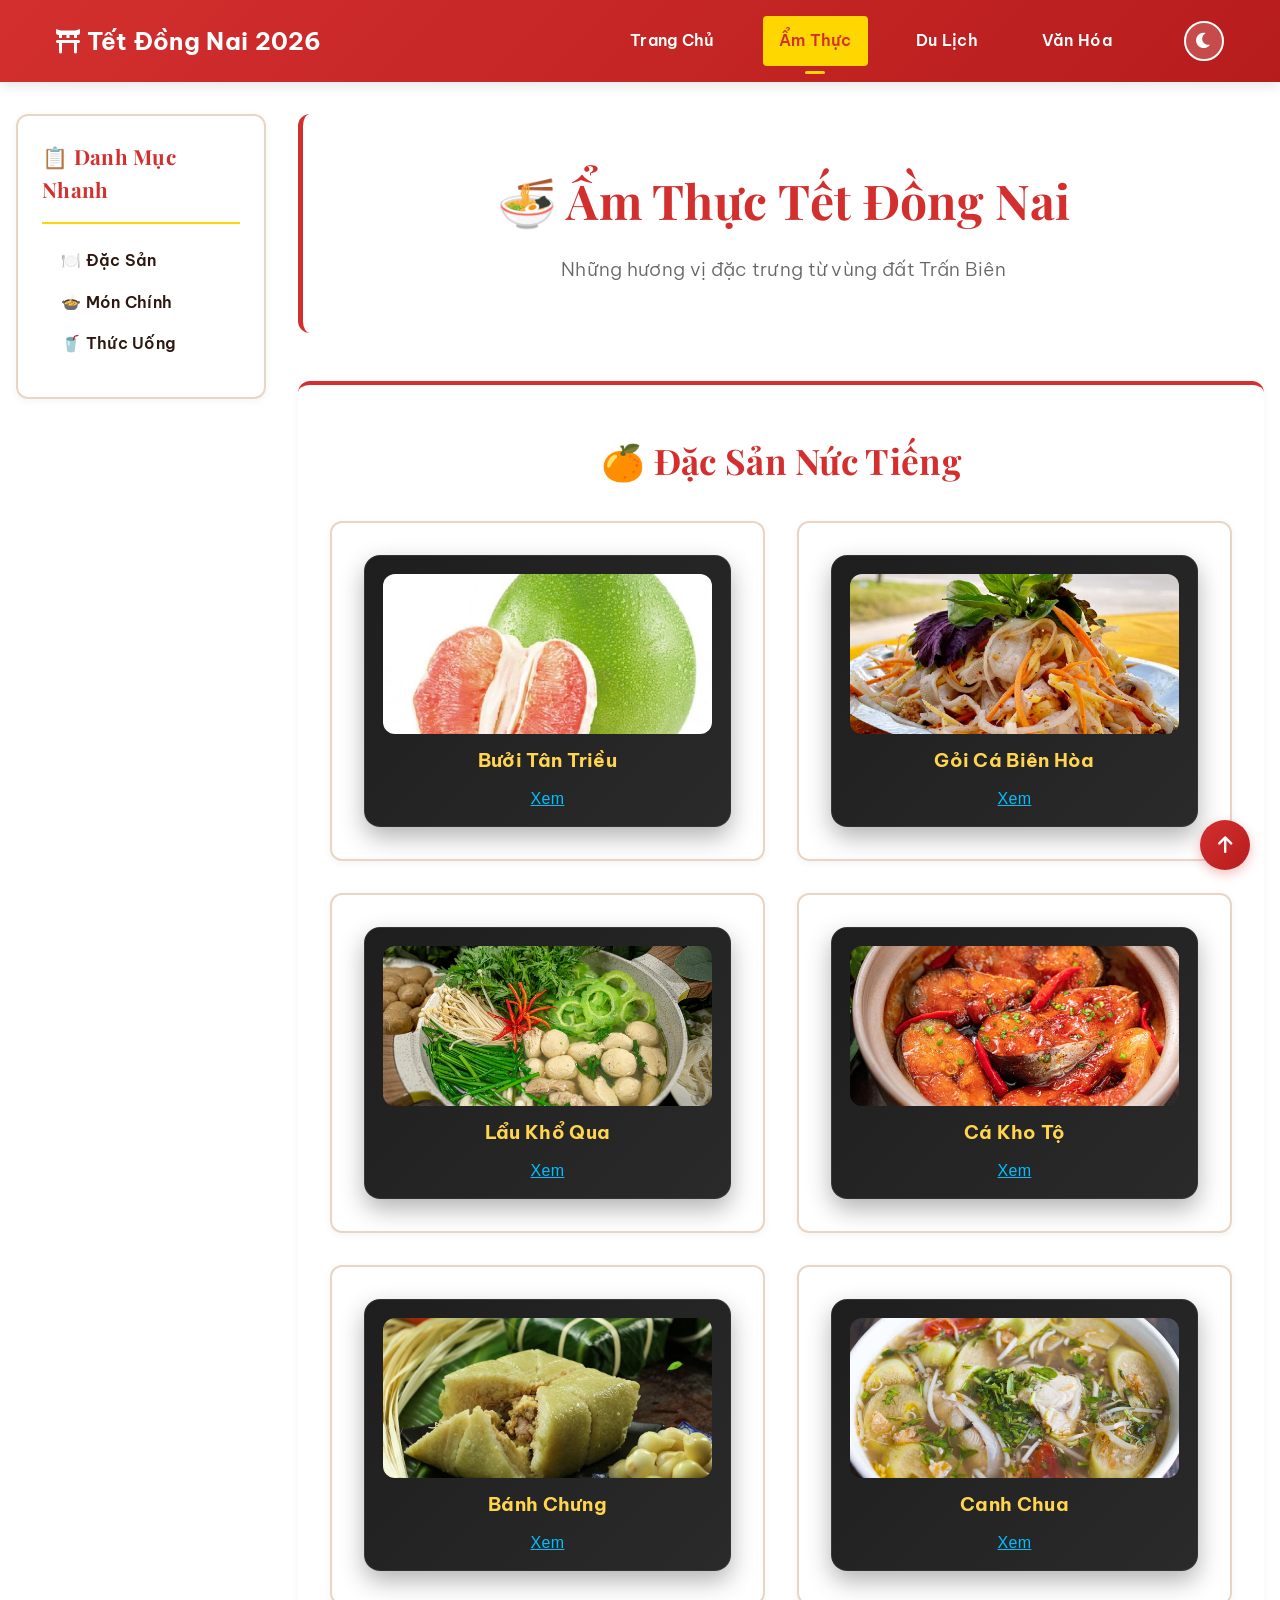
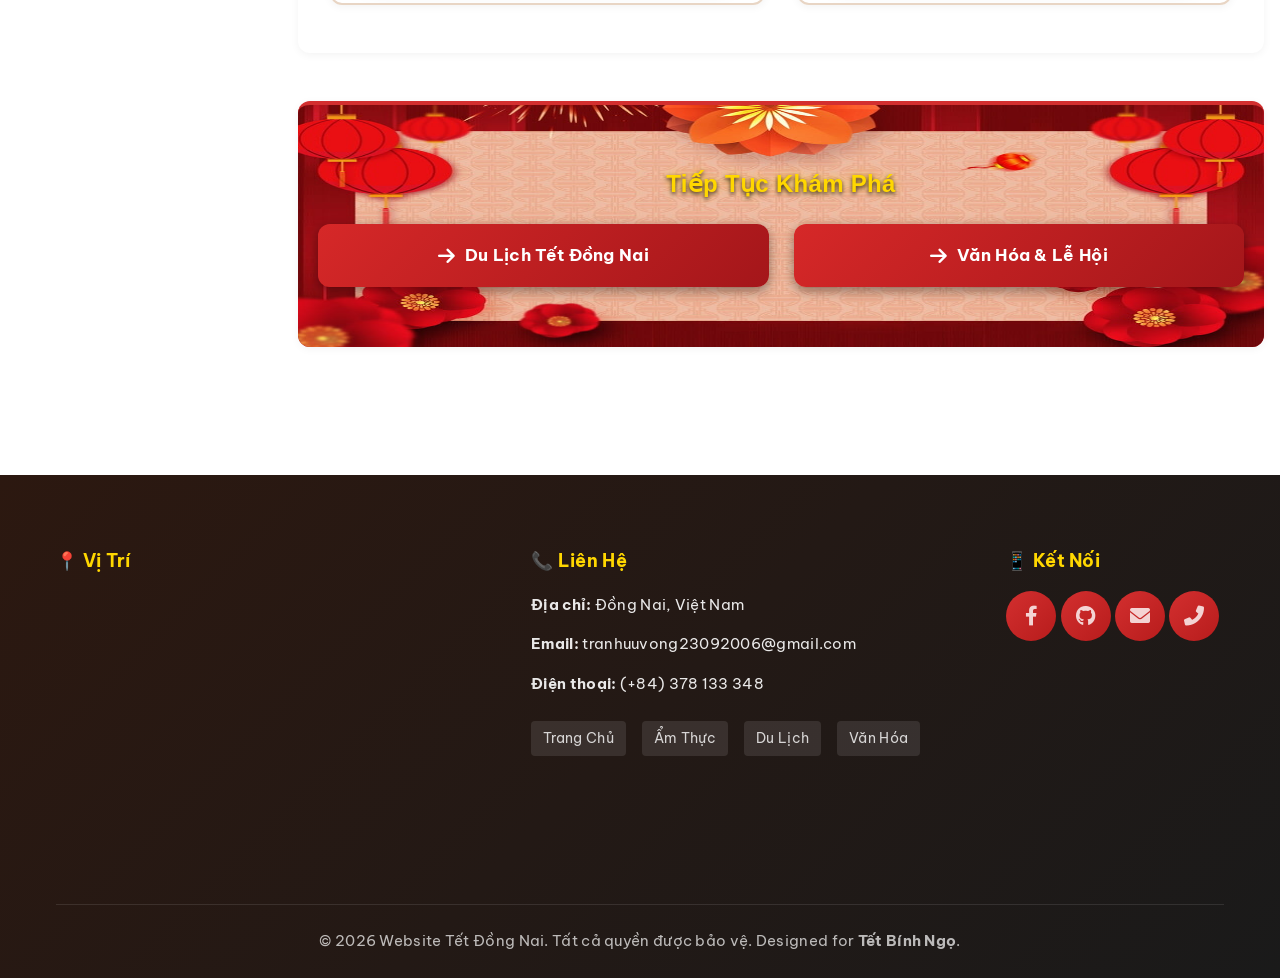
==== commit f95723c1: "bản chỉnh sửa đầy đủ" ====
--- a/amthuc.html
+++ b/amthuc.html
@@ -5,7 +5,7 @@
     <meta name="viewport" content="width=device-width, initial-scale=1.0">
     <meta name="description" content="Ẩm thực Tết Đồng Nai - Khám phá những đặc sản hương vị miền Đông">
     <meta name="keywords" content="ẩm thực Đồng Nai, đặc sản Đồng Nai, Bưởi Tân Triều, Gỏi cá Biên Hòa">
-    <title>Ẩm Thực Tết - Website Tết Đồng Nai 2024</title>
+    <title>Ẩm Thực Tết - Website Tết Đồng Nai 2026</title>
     <link rel="stylesheet" href="./css/style.css">
     <link href="https://fonts.googleapis.com/css2?family=Be+Vietnam+Pro:wght@400;600;700&family=Playfair+Display:wght@700;900&display=swap" rel="stylesheet">
     <link rel="stylesheet" href="https://cdnjs.cloudflare.com/ajax/libs/font-awesome/6.0.0/css/all.min.css">
@@ -16,7 +16,7 @@
         <div class="navbar">
             <div class="logo">
                 <a href="index.html">
-                    <i class="fas fa-torii-gate"></i> Tết Đồng Nai 2024
+                    <i class="fas fa-torii-gate"></i> Tết Đồng Nai 2026
                 </a>
             </div>
             <button class="menu-toggle" id="menuToggle">
--- a/css/style.css
+++ b/css/style.css
@@ -1,5 +1,5 @@
 /* ============================================
-Website Tết Đồng Nai 2024 - CSS
+Website Tết Đồng Nai 2026 - CSS
 Thiết kế theme Đỏ - Vàng - Trắng
 ============================================ */
 
